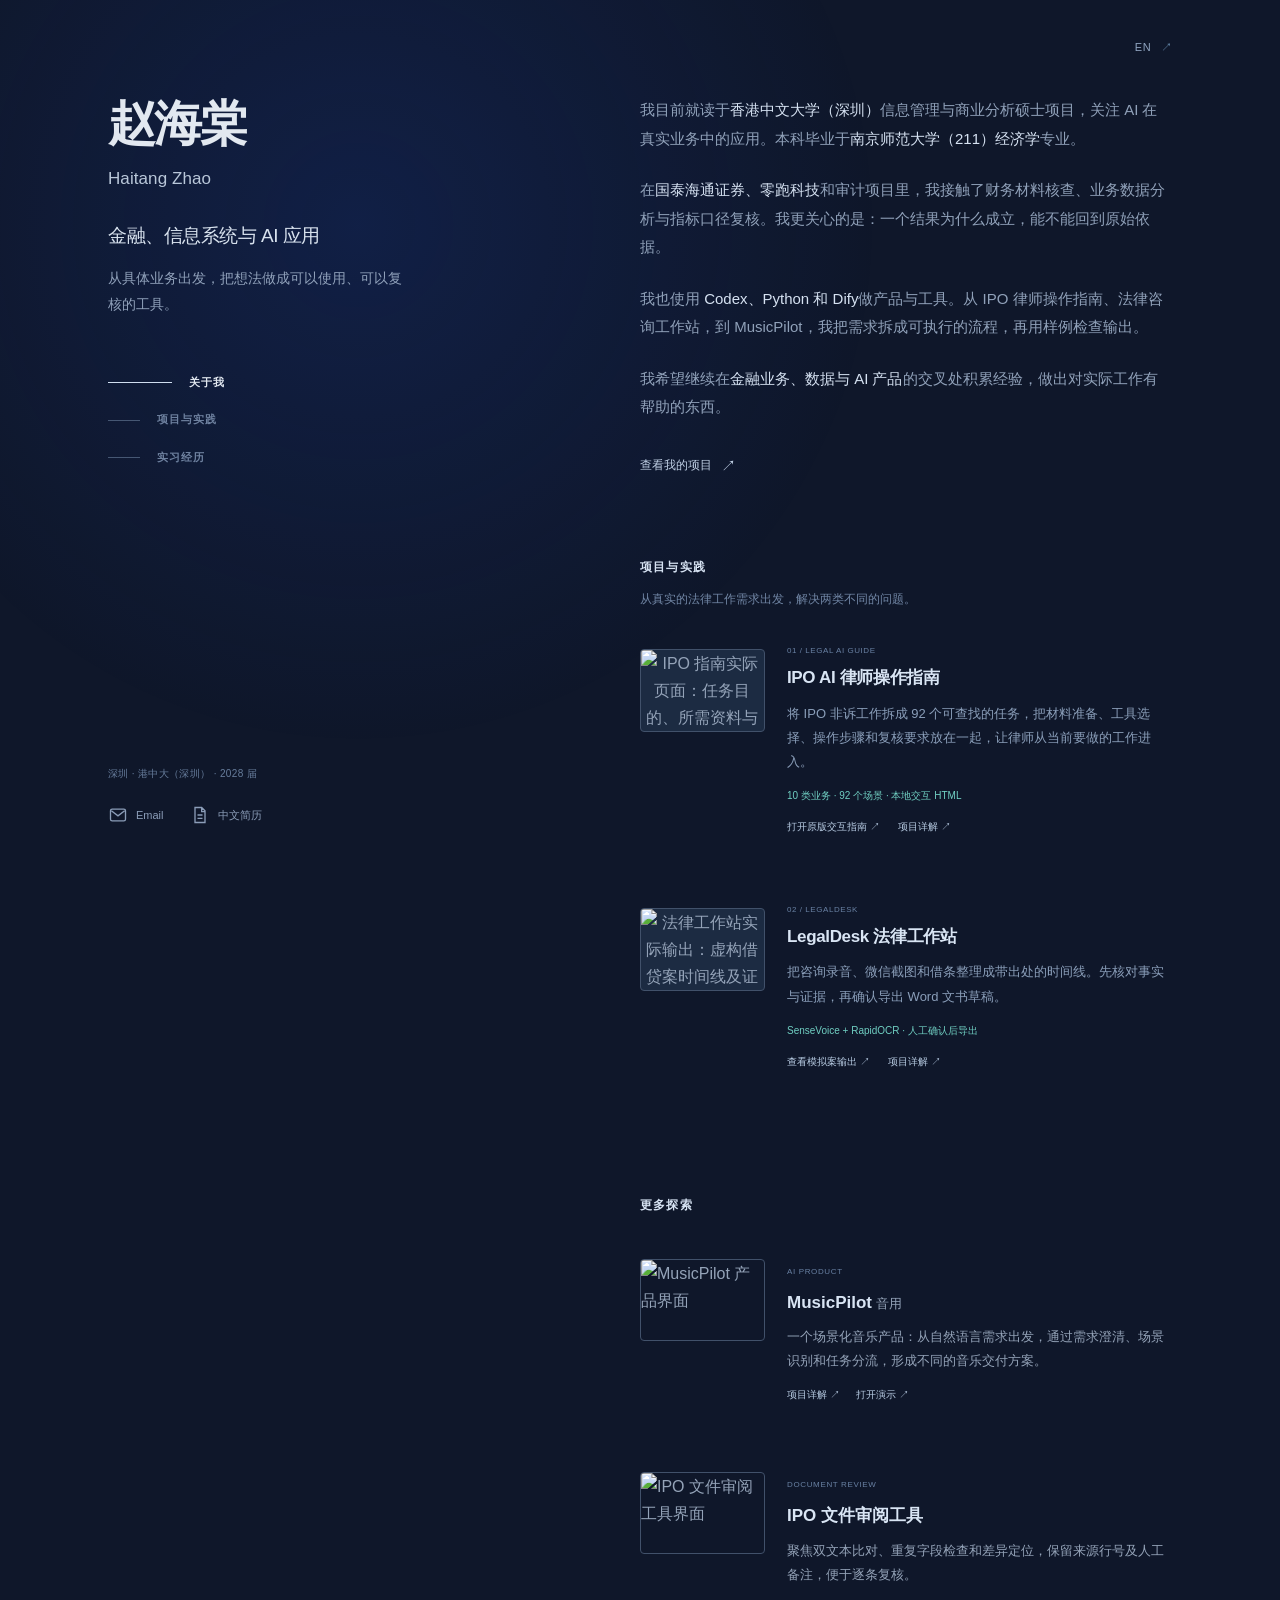
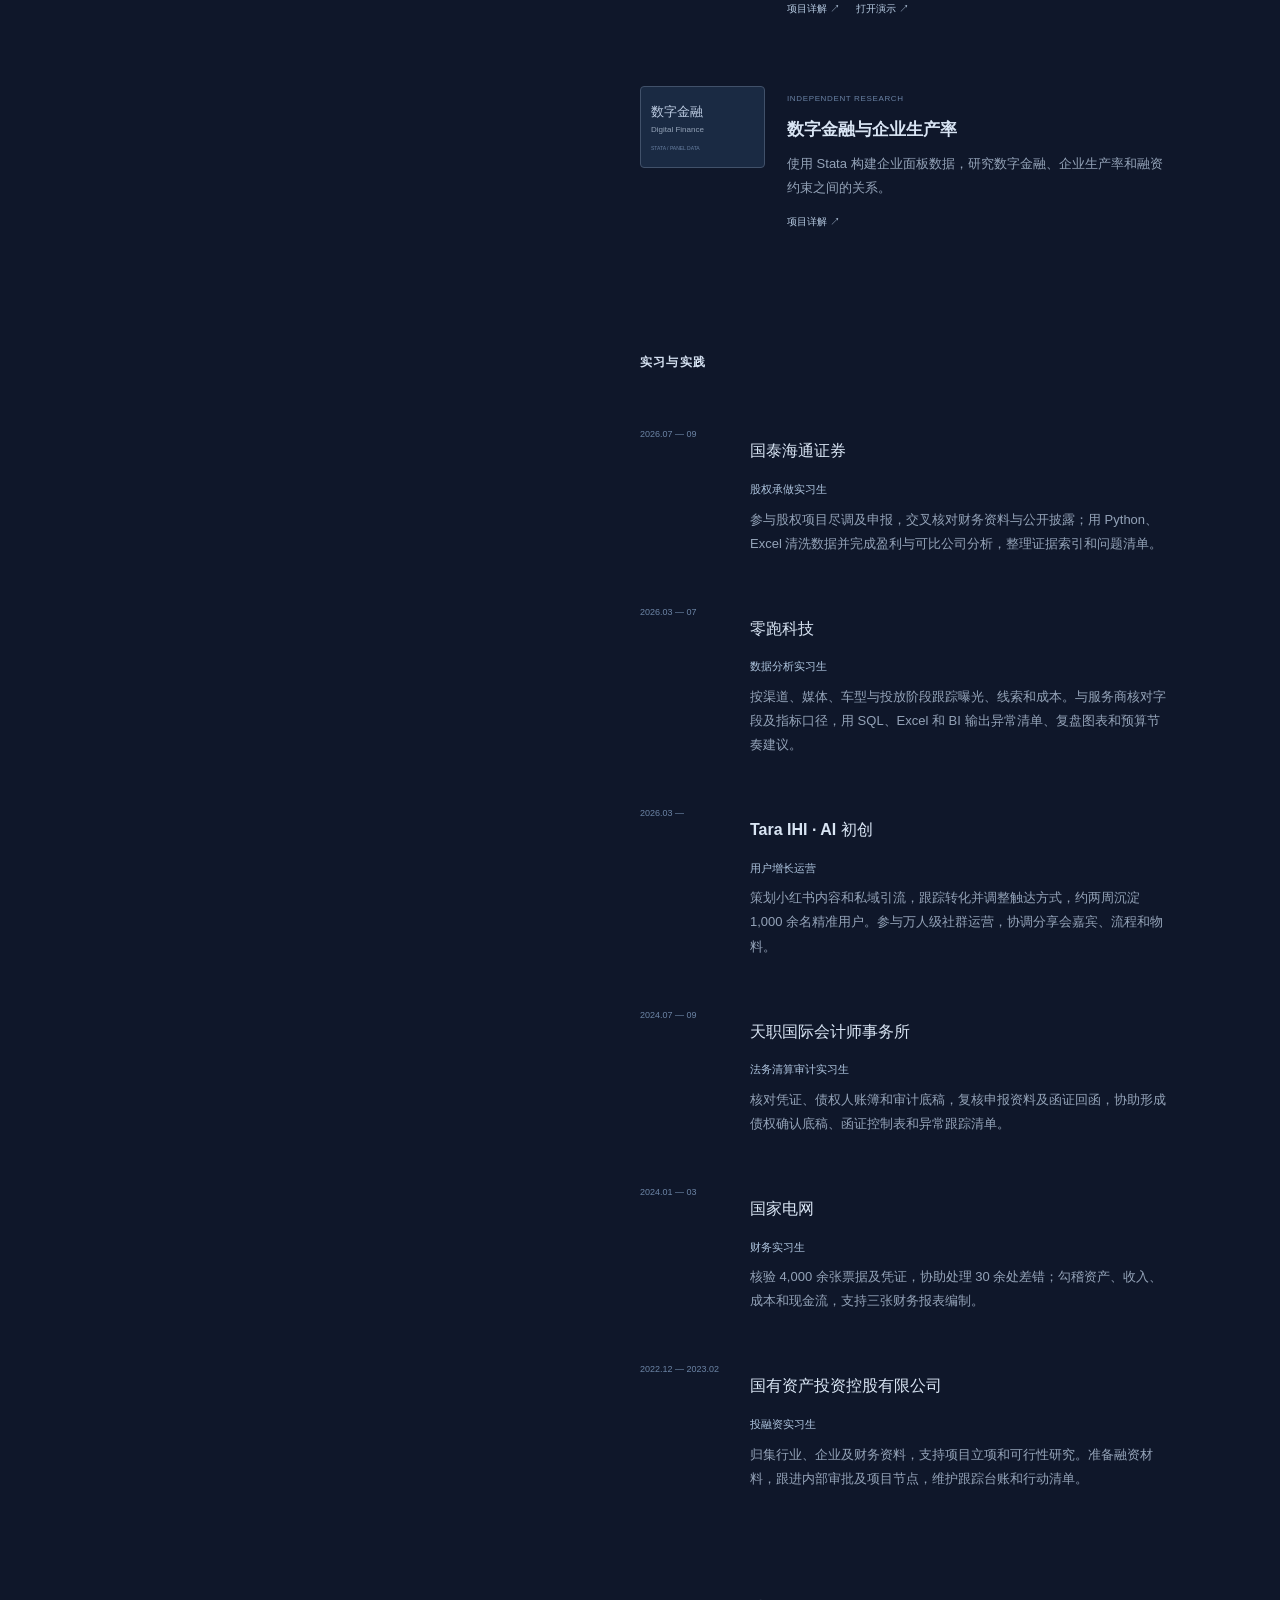
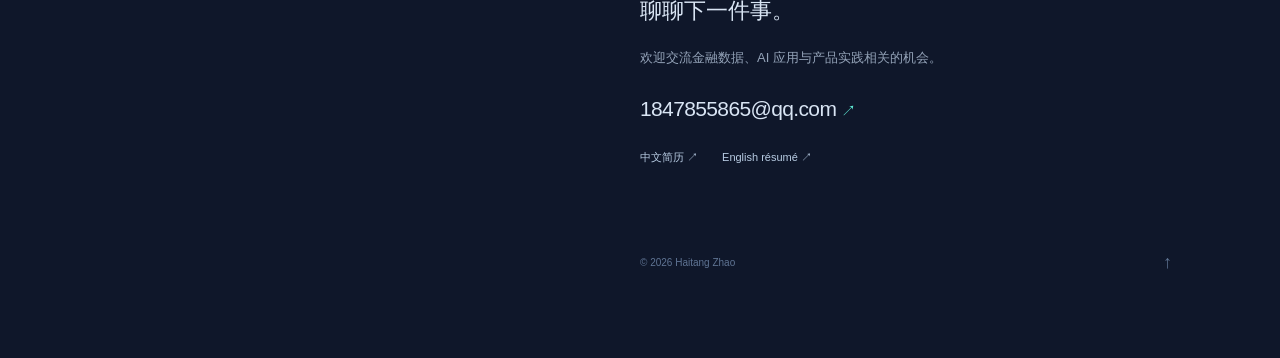
==== index.html @ 463371cc "Publish approved bilingual dark portfolio" ====
<!doctype html><html lang="zh-CN"><head><meta charset="utf-8"><meta name="viewport" content="width=device-width,initial-scale=1"><meta name="theme-color" content="#0f172a"><meta name="description" content="赵海棠：金融、信息系统与 AI 应用。项目与实践、实习经历和联系方式。"><title>赵海棠 Haitang Zhao — Finance × Systems × AI</title><link rel="stylesheet" href="style.css"></head><body><a class="skip" href="#about">跳至正文 / Skip to content</a><div class="spotlight" aria-hidden="true"></div><main class="first-screen" id="top"><header class="profile profile-rail"><div class="profile-top"><h1 data-i="fsname">赵海棠</h1><p class="english-name">Haitang Zhao</p><h2 data-i="fsrole">金融、信息系统与 AI 应用</h2><p class="lead" data-i="fslead">从具体业务出发，把想法做成可以使用、可以复核的工具。</p>
<nav aria-label="Page sections"><a class="active" href="#about"><span></span><b data-i="fsnavAbout">关于我</b></a><a href="#work"><span></span><b data-i="fsnavWork">项目与实践</b></a><a href="#experience"><span></span><b data-i="fsnavExp">实习经历</b></a></nav></div>
<div class="profile-bottom"><p class="location" data-i="fsschool">深圳 · 港中大（深圳） · 2028 届</p><div class="contact-links"><a href="mailto:1847855865@qq.com" aria-label="Email Haitang Zhao"><svg viewBox="0 0 24 24" fill="none" stroke="currentColor" stroke-width="1.6" aria-hidden="true"><rect x="3" y="5" width="18" height="14" rx="2"/><path d="m4 7 8 6 8-6"/></svg><span>Email</span></a><a id="resume" href="assets/resume-cn.pdf" target="_blank" rel="noopener"><svg viewBox="0 0 24 24" fill="none" stroke="currentColor" stroke-width="1.6" aria-hidden="true"><path d="M6 3h8l4 4v14H6zM14 3v5h4M9 12h6M9 16h6"/></svg><span data-i="fsresume">中文简历</span></a></div></div></header><div class="intro reading-column"><div class="language-row"><button id="language" aria-label="Switch to English">EN <span>↗</span></button></div><section class="intro-copy" id="about"><p data-i="fsp1">我目前就读于<strong>香港中文大学（深圳）</strong>信息管理与商业分析硕士项目，关注 AI 在真实业务中的应用。本科毕业于<strong>南京师范大学（211）经济学</strong>专业。</p><p data-i="fsp2">在<strong>国泰海通证券、零跑科技</strong>和审计项目里，我接触了财务材料核查、业务数据分析与指标口径复核。我更关心的是：一个结果为什么成立，能不能回到原始依据。</p><p data-i="fsp3">我也使用 <strong>Codex、Python 和 Dify</strong>做产品与工具。从 IPO 律师操作指南、法律咨询工作站，到 MusicPilot，我把需求拆成可执行的流程，再用样例检查输出。</p><p data-i="fsp4">我希望继续在<strong>金融业务、数据与 AI 产品</strong>的交叉处积累经验，做出对实际工作有帮助的东西。</p><a class="work-link" href="#work"><span data-i="fsworkLink">查看我的项目</span><b>↗</b></a></section><section class="wrap work-section" id="work"><div class="section-heading"><h2 data-i="workHeading">项目与实践</h2><p data-i="workIntro">从真实的法律工作需求出发，解决两类不同的问题。</p></div>
<article class="feature" id="guide"><div class="feature-copy"><span class="project-index">01 / LEGAL AI GUIDE</span><h3 data-i="guideTitle">IPO AI 律师操作指南</h3><p data-i="guideSummary">将 IPO 非诉工作拆成 92 个可查找的任务，把材料准备、工具选择、操作步骤和复核要求放在一起，让律师从当前要做的工作进入。</p><p class="project-note" data-i="guideNote">10 类业务 · 92 个场景 · 本地交互 HTML</p><div class="project-links"><a href="assets/ipo-ai-lawyer-guide.html" target="_blank" rel="noopener" data-i="guideOpen">打开原版交互指南 ↗</a><button class="text-link" data-case="guide"><span data-i="readCase">项目详解</span> ↗</button></div></div><button class="feature-media guide-media" data-case="guide" aria-label="Read guide project"><div class="browser-chrome"><i></i><i></i><i></i><span>IPO AI LAWYER GUIDE</span></div><img src="assets/guide-screen.png" alt="IPO 指南实际页面：任务目的、所需资料与推荐工具" width="930" height="370"><span class="screen-caption" data-i="guideScreenCaption">实际指南界面 · 中文原版</span><span class="media-arrow">↗</span></button></article>
<article class="feature" id="desk"><div class="feature-copy"><span class="project-index">02 / LEGALDESK</span><h3 data-i="deskTitle">LegalDesk 法律工作站</h3><p data-i="deskSummary">把咨询录音、微信截图和借条整理成带出处的时间线。先核对事实与证据，再确认导出 Word 文书草稿。</p><p class="project-note" data-i="deskNote">SenseVoice + RapidOCR · 人工确认后导出</p><div class="project-links"><a href="assets/desk-demo/index.html" target="_blank" rel="noopener" data-i="deskDemo">查看模拟案输出 ↗</a><button class="text-link" data-case="desk"><span data-i="readCase">项目详解</span> ↗</button></div></div><button class="feature-media desk-media" data-case="desk" aria-label="Read desk project"><div class="browser-chrome"><i></i><i></i><i></i><span>LEGALDESK / EVIDENCE TIMELINE</span></div><img src="assets/desk-screen.png" alt="法律工作站实际输出：虚构借贷案时间线及证据原文位置" width="1050" height="650" loading="lazy"><span class="screen-caption" data-i="deskScreenCaption">实际输出 · 虚构民间借贷案</span><span class="media-arrow">↗</span></button></article></section><section class="wrap more-section" id="more"><h2 data-i="moreHeading">更多探索</h2><div class="more-list">
<article class="small-project" id="music"><button class="small-preview" data-case="music" aria-label="Read music project"><img src="assets/music.png" alt="MusicPilot 产品界面" loading="lazy"></button><div><span class="small-category">AI PRODUCT</span><h3>MusicPilot<span data-i="musicChinese"> 音用</span></h3><p data-i="musicCompact">一个场景化音乐产品：从自然语言需求出发，通过需求澄清、场景识别和任务分流，形成不同的音乐交付方案。</p><div class="small-links"><button data-case="music"><span data-i="readCase">项目详解</span> ↗</button><a href="https://dazzling-zabaione-7c2846.netlify.app/" target="_blank" rel="noopener" data-i="openDemo">打开演示 ↗</a></div></div></article>
<article class="small-project" id="legal"><button class="small-preview" data-case="legal" aria-label="Read legal project"><img src="assets/legal.png" alt="IPO 文件审阅工具界面" loading="lazy"></button><div><span class="small-category">DOCUMENT REVIEW</span><h3 data-i="legalTitle">IPO 文件审阅工具</h3><p data-i="legalCompact">聚焦双文本比对、重复字段检查和差异定位，保留来源行号及人工备注，便于逐条复核。</p><div class="small-links"><button data-case="legal"><span data-i="readCase">项目详解</span> ↗</button><a href="https://calm-bombolone-4adf51.netlify.app/" target="_blank" rel="noopener" data-i="openDemo">打开演示 ↗</a></div></div></article>
<article class="small-project" id="research"><button class="small-preview research-cover" data-case="research" aria-label="Read research project"><span>数字金融</span><b>Digital Finance</b><small>STATA / PANEL DATA</small></button><div><span class="small-category">INDEPENDENT RESEARCH</span><h3 data-i="researchTitle">数字金融与企业生产率</h3><p data-i="researchCompact">使用 Stata 构建企业面板数据，研究数字金融、企业生产率和融资约束之间的关系。</p><div class="small-links"><button data-case="research"><span data-i="readCase">项目详解</span> ↗</button></div></div></article></div></section><section class="wrap experience-section" id="experience"><div class="section-heading"><h2 data-i="expHeading">实习与实践</h2></div><div id="experience-list"></div></section><section class="wrap contact-section" id="contact"><h2 data-i="contactHeading">聊聊下一件事。</h2><p data-i="contactText">欢迎交流金融数据、AI 应用与产品实践相关的机会。</p><a class="contact-email" href="mailto:1847855865@qq.com">1847855865@qq.com <span>↗</span></a><div class="resume-links"><a href="assets/resume-cn.pdf" target="_blank" rel="noopener">中文简历 ↗</a><a href="assets/resume-en.pdf" target="_blank" rel="noopener">English résumé ↗</a></div></section><footer><span>© 2026 Haitang Zhao</span><a href="#top">↑</a></footer></div></main><dialog id="case-dialog" aria-labelledby="case-title"><div class="dialog-toolbar"><span>PROJECT NOTES</span><button id="close-dialog" aria-label="Close project details">✕</button></div><div id="case-content"></div></dialog><script src="app.js"></script></body></html>
---- style.css ----
:root{color-scheme:dark;--bg:#0f172a;--text:#94a3b8;--strong:#e2e8f0;--accent:#5eead4;--font:Inter,"Segoe UI","PingFang SC","Microsoft YaHei",sans-serif}*{box-sizing:border-box}html{scroll-behavior:smooth}body{margin:0;background:var(--bg);color:var(--text);font:16px/1.7 var(--font);-webkit-font-smoothing:antialiased}h1,h2,p{margin:0}a{color:inherit;text-decoration:none}button{font:inherit;color:inherit;cursor:pointer;background:none;border:0;padding:0}a,button{-webkit-tap-highlight-color:transparent}a:focus-visible,button:focus-visible{outline:2px solid var(--accent);outline-offset:7px}::selection{background:#5eead440;color:var(--strong)}.skip{position:fixed;left:20px;top:-70px;padding:8px 15px;background:var(--accent);color:var(--bg);z-index:10}.skip:focus{top:12px}.spotlight{--mouse-x:28vw;--mouse-y:25vh;position:fixed;inset:0;z-index:0;pointer-events:none;background:radial-gradient(650px circle at var(--mouse-x) var(--mouse-y),rgba(29,78,216,.16),transparent 80%)}.first-screen{max-width:1160px;min-height:100dvh;margin:0 auto;padding:0 48px;display:grid;grid-template-columns:43% 50%;gap:7%;position:relative;z-index:1}.profile{position:sticky;top:0;height:100dvh;padding:96px 0 75px;display:flex;flex-direction:column;justify-content:space-between;min-height:680px}h1{font-size:48px;line-height:1.15;letter-spacing:-.045em;font-weight:700;color:var(--strong)}.english-name{font-size:17px;letter-spacing:.005em;color:#b9c7d9;margin-top:14px}.profile h2{font-size:19px;font-weight:500;line-height:1.6;color:#d8e2ee;margin-top:27px;letter-spacing:-.025em}.lead{max-width:300px;font-size:14px;line-height:1.8;margin-top:15px;color:#90a1ba}.profile nav{display:flex;flex-direction:column;gap:20px;margin-top:57px}.profile nav a{display:flex;align-items:center;gap:17px;width:max-content;max-width:100%;font-size:11px;letter-spacing:.08em;line-height:1.6;color:#6e819f}.profile nav b{font-weight:650}.profile nav a>span{height:1px;width:32px;background:#465773;transition:width .2s,background .2s}.profile nav a:hover,.profile nav a.active{color:var(--strong)}.profile nav a:hover>span,.profile nav a.active>span{background:#d0def0;width:64px}.location{font-size:10px;letter-spacing:.035em;color:#687e9d;margin-bottom:23px}.contact-links{display:flex;align-items:center;gap:26px}.contact-links>a{display:flex;gap:8px;align-items:center;font-size:11px;color:#8b9db8;transition:color .2s}.contact-links svg{height:20px;width:20px}.contact-links>a:hover{color:var(--strong)}.intro{padding:96px 0 80px;position:relative;min-width:0}.language-row{position:absolute;top:32px;right:0}#language{font-size:11px;letter-spacing:.04em;color:#90a5c1}#language span{color:#6d92b6;margin-left:6px}#language:hover{color:var(--strong)}.intro-copy p{font-size:15px;line-height:1.9;margin-bottom:23px;color:#90a1b9}.intro-copy strong{color:#d6e2f2;font-weight:500}.work-link{display:inline-flex;align-items:center;gap:9px;margin-top:8px;color:#bfcfe4;font-size:12px;font-weight:500}.work-link b{font-size:15px;font-weight:400;transition:transform .2s}.work-link:hover{color:var(--accent)}.work-link:hover b{transform:translate(3px,-3px)}
@media(min-width:1450px){.first-screen{max-width:1250px;padding:0 60px;grid-template-columns:44% 49%;gap:7%}.profile,.intro{padding-top:105px}h1{font-size:52px}.intro-copy p{font-size:16px}}
@media(max-width:1000px){.first-screen{padding:0 36px;grid-template-columns:42% 52%;gap:6%}.profile,.intro{padding-top:78px}.profile{padding-bottom:55px;min-height:650px}h1{font-size:40px}.profile h2{font-size:17px}.lead{font-size:13px;max-width:250px}.intro-copy p{font-size:14px;line-height:1.9}.profile nav{margin-top:45px}.contact-links{gap:19px}.contact-links a{font-size:10px}.contact-links svg{width:17px;height:17px}.location{font-size:9px}}
@media(max-width:640px){.first-screen{display:block;padding:0 27px;min-height:100dvh}.profile{position:relative;height:auto;min-height:0;padding:65px 0 38px}.profile h1{font-size:43px}.english-name{font-size:16px;margin-top:12px}.profile h2{font-size:18px;margin-top:22px}.lead{font-size:14px;max-width:340px;line-height:1.85;margin-top:13px}.profile nav{display:none}.profile-bottom{margin-top:29px}.location{font-size:9px;margin-bottom:18px}.contact-links{gap:25px}.contact-links a{font-size:11px}.contact-links svg{width:19px;height:19px}.intro{padding:9px 0 50px}.intro-copy p{font-size:14px;line-height:1.95;margin-bottom:21px}.language-row{position:fixed;right:27px;top:26px;z-index:3}#language{padding:7px 9px;background:#0f172adb;border-radius:4px}.spotlight{background:radial-gradient(500px circle at var(--mouse-x) var(--mouse-y),rgba(29,78,216,.14),transparent 80%)}}
@media(prefers-reduced-motion:reduce){html{scroll-behavior:auto}*{transition:none!important}}

.reading-column{min-width:0}.intro-copy{scroll-margin-top:90px;padding-bottom:80px}.reading-column>.wrap{width:auto;max-width:none;margin:0;padding-bottom:80px;scroll-margin-top:55px}.section-heading{margin-bottom:28px}.section-heading h2,.more-section>h2{font-size:12px;font-weight:650;letter-spacing:.1em;text-transform:uppercase;color:#d6e2f2;line-height:1.6;margin-bottom:12px}.section-heading>p{font-size:12px;line-height:1.8;color:#7186a5}.feature{display:grid;grid-template-columns:125px minmax(0,1fr);gap:22px;position:relative;isolation:isolate;padding:22px 0;margin:0 0 24px}.feature:first-of-type{padding-top:5px}.feature:before,.small-project:before,.experience-entry:before{content:"";position:absolute;inset:5px -15px;border-radius:6px;background:transparent;border:1px solid transparent;z-index:-1;transition:background .2s,border-color .2s}.feature:hover:before,.small-project:hover:before,.experience-entry:hover:before{background:#1e293b66;border-color:#33415544}.feature-copy{min-width:0;order:2}.feature-media{order:1;align-self:start;width:125px;height:83px;border:1px solid #41516a;border-radius:4px;overflow:hidden;display:block;margin-top:5px;padding:0;background:#1c2b42}.feature-media img{display:block;width:100%;height:100%;object-fit:cover;object-position:top}.browser-chrome,.screen-caption,.media-arrow{display:none}.project-index{font-size:8px;letter-spacing:.07em;color:#6981a3;display:block;margin-bottom:7px}.feature h3{font-size:17px;font-weight:600;line-height:1.6;letter-spacing:-.02em;color:#d9e5f4;margin:0 0 10px}.feature-copy>p{font-size:13px;line-height:1.85;color:#8a9eb9}.feature-copy .project-note{font-size:10px;color:#70cfc2;margin-top:13px;line-height:1.7}.project-links{display:flex;flex-wrap:wrap;gap:9px 18px;margin-top:14px;font-size:10px;color:#b8cce3}.project-links button{font-size:10px}.project-links a:hover,.project-links button:hover{color:#5eead4}.more-section>h2{margin-bottom:18px}.small-project{display:grid;grid-template-columns:125px minmax(0,1fr);gap:22px;padding:22px 0;margin-bottom:21px;position:relative;isolation:isolate}.small-preview{width:125px;height:82px;border:1px solid #41516a;border-radius:4px;overflow:hidden;display:block;text-align:left;margin-top:4px}.small-preview img{display:block;width:100%;height:100%;object-fit:cover;object-position:top}.small-category{font-size:8px;letter-spacing:.08em;color:#6981a3}.small-project h3{font-size:17px;font-weight:600;color:#d9e5f4;line-height:1.6;margin:7px 0 9px}.small-project h3>span{font-size:13px;font-weight:400;color:#94a3b8}.small-project p{font-size:13px;line-height:1.85}.small-links{display:flex;flex-wrap:wrap;gap:16px;font-size:10px;color:#b8cce3;margin-top:13px}.small-links button{font-size:10px}.small-links a:hover,.small-links button:hover{color:#5eead4}.research-cover{background:#1a2a43;padding:12px 10px}.research-cover>span{font-size:13px;color:#bdcce2;display:block}.research-cover b{font-size:8px;display:block;font-weight:400;line-height:1.5}.research-cover small{font-size:5px;display:block;margin-top:8px;color:#6981a3}.experience-entry{display:grid;grid-template-columns:90px minmax(0,1fr);gap:20px;padding:22px 0;position:relative;isolation:isolate}.experience-entry time{font-size:9px;color:#6c84a5;line-height:1.8;padding-top:4px}.experience-entry h3{font-size:16px;font-weight:550;line-height:1.6;color:#d9e5f4}.experience-entry .role{font-size:11px;color:#afc5df;margin:5px 0 9px}.experience-entry p:last-of-type{font-size:13px;line-height:1.85}.contact-section>h2{font-size:22px;font-weight:550;color:#d9e5f4;margin-bottom:18px;line-height:1.6}.contact-section>p{font-size:13px;line-height:1.9}.contact-email{font-size:21px;color:#d9e5f4;letter-spacing:-.03em;margin-top:20px;display:inline-block;overflow-wrap:anywhere}.contact-email span{font-size:15px;color:#5eead4}.resume-links{display:flex;flex-wrap:wrap;gap:24px;font-size:11px;margin-top:22px;color:#b8cce3}.resume-links a:hover{color:#5eead4}.reading-column footer{font-size:10px;color:#5f7493;display:flex;justify-content:space-between;align-items:center}.reading-column footer a{font-size:18px}dialog{background:#121e34;color:#e2e8f0;border:1px solid #32445f;border-radius:10px;width:calc(100% - 36px);max-width:760px;max-height:86dvh;padding:0;box-shadow:0 35px 100px #0008}dialog::backdrop{background:#060d1bd9;backdrop-filter:blur(6px)}.dialog-toolbar{position:sticky;top:0;background:#121e34;border-bottom:1px solid #24334c;display:flex;justify-content:space-between;align-items:center;padding:13px 25px;z-index:1;font-size:10px;letter-spacing:.12em;color:#8ba0bd}#close-dialog{font-size:19px;padding:3px 6px;color:#e2e8f0}#case-content{padding:25px 33px 35px}#case-content .eyebrow{font-size:10px;letter-spacing:.08em;color:#80a7ba}#case-content h2{font-size:27px;line-height:1.5;font-weight:600;letter-spacing:-.035em;margin:9px 0 20px;color:#e2e8f0}#case-content .case-intro{color:#c0cce0;font-size:14px;line-height:1.95;margin-bottom:26px}#case-content h3{font-size:14px;color:#5eead4;font-weight:500;margin:24px 0 8px}#case-content ul{padding-left:19px;margin:8px 0}#case-content li,#case-content p{font-size:13px;line-height:1.95;color:#94a3b8}#case-content li+li{margin-top:8px}#case-content .case-source{border-top:1px solid #24334c;margin-top:26px;padding-top:17px;font-size:11px}
@media(max-width:1000px){.feature,.small-project{grid-template-columns:98px minmax(0,1fr);gap:17px}.feature-media,.small-preview{width:98px;height:70px}.feature h3,.small-project h3{font-size:16px}.feature-copy>p,.small-project p,.experience-entry p:last-of-type{font-size:12px}.experience-entry{grid-template-columns:1fr;gap:7px}.experience-entry time{padding:0}.project-index{font-size:7px}}
@media(max-width:640px){.intro-copy{padding-bottom:60px}.reading-column>.wrap{padding-bottom:55px;scroll-margin-top:30px}.feature,.small-project{grid-template-columns:110px minmax(0,1fr);gap:18px}.feature-media,.small-preview{width:110px;height:76px}.intro-copy p{font-size:14px}.experience-entry{grid-template-columns:90px minmax(0,1fr);gap:17px}#case-content{padding:22px}#case-content h2{font-size:24px}}
@media(max-width:430px){.feature,.small-project{display:flex;flex-direction:column;gap:16px}.feature-copy{order:2}.feature-media{order:1;width:145px;height:90px}.small-preview{width:145px;height:90px}.experience-entry{grid-template-columns:1fr;gap:7px}.contact-email{font-size:19px}}
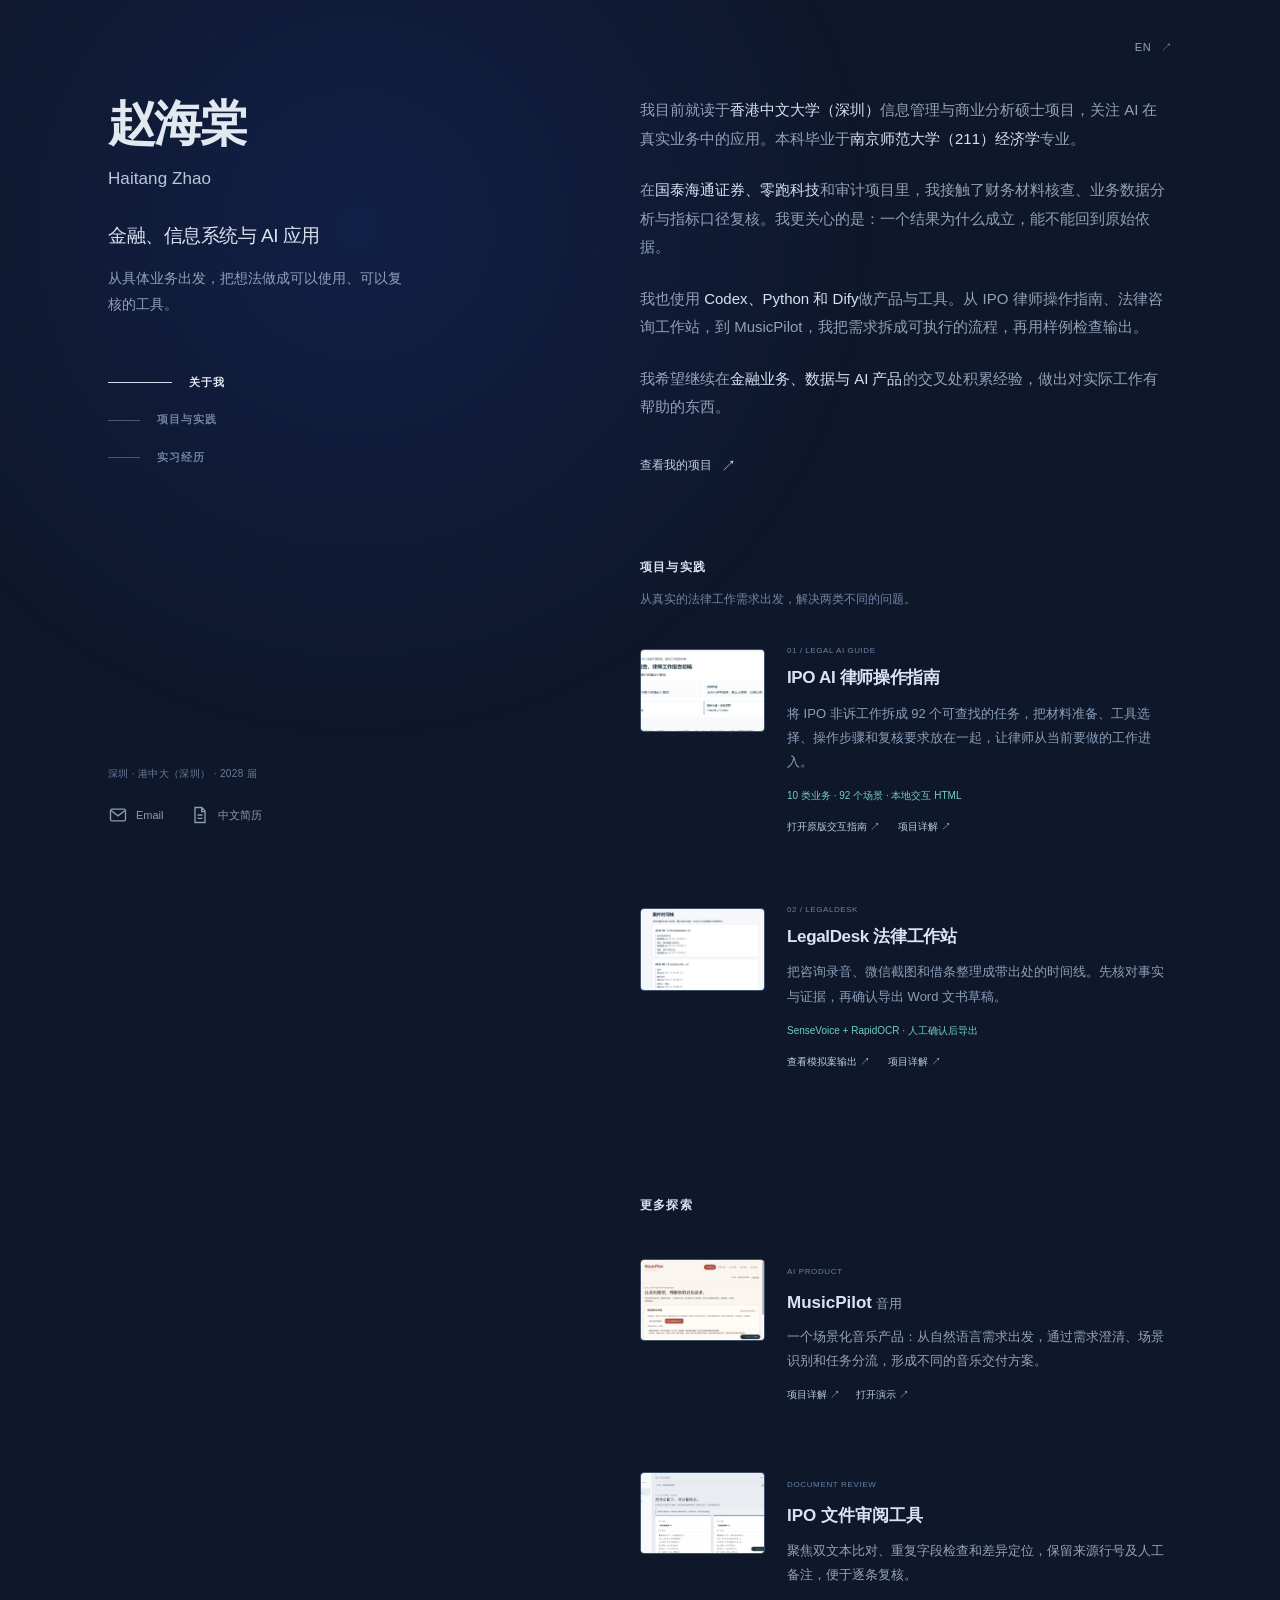
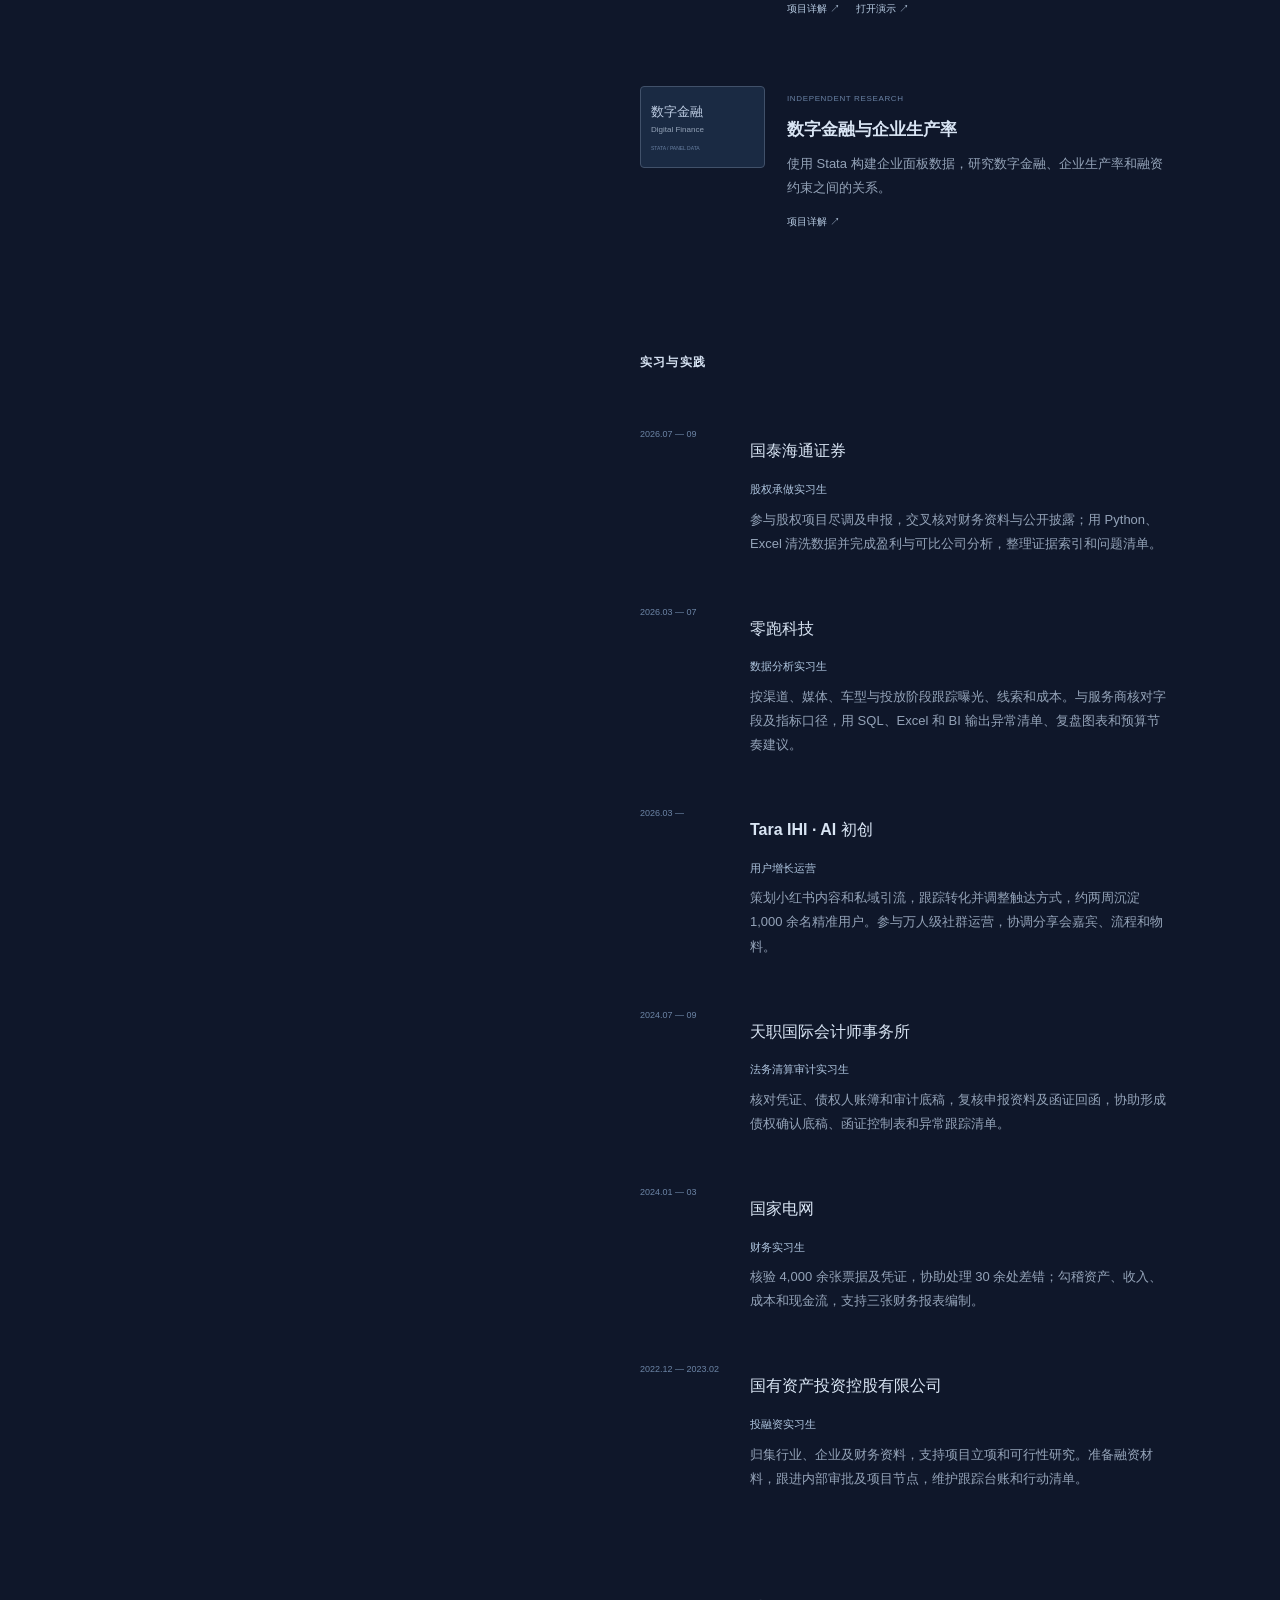
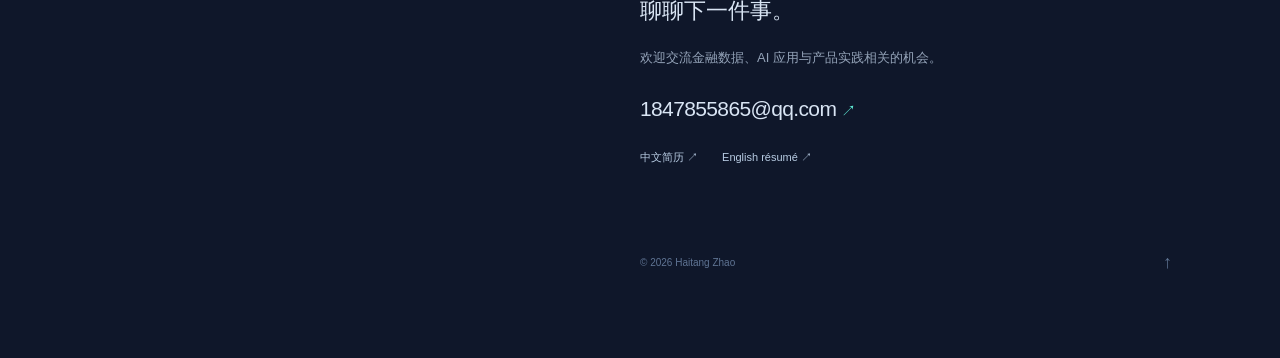
==== commit e7de00eb: "Add complete project demos and bilingual resume PDFs" ====
--- a/index.html
+++ b/index.html
@@ -1,8 +1,8 @@
 <!doctype html><html lang="zh-CN"><head><meta charset="utf-8"><meta name="viewport" content="width=device-width,initial-scale=1"><meta name="theme-color" content="#0f172a"><meta name="description" content="赵海棠：金融、信息系统与 AI 应用。项目与实践、实习经历和联系方式。"><title>赵海棠 Haitang Zhao — Finance × Systems × AI</title><link rel="stylesheet" href="style.css"></head><body><a class="skip" href="#about">跳至正文 / Skip to content</a><div class="spotlight" aria-hidden="true"></div><main class="first-screen" id="top"><header class="profile profile-rail"><div class="profile-top"><h1 data-i="fsname">赵海棠</h1><p class="english-name">Haitang Zhao</p><h2 data-i="fsrole">金融、信息系统与 AI 应用</h2><p class="lead" data-i="fslead">从具体业务出发，把想法做成可以使用、可以复核的工具。</p>
 <nav aria-label="Page sections"><a class="active" href="#about"><span></span><b data-i="fsnavAbout">关于我</b></a><a href="#work"><span></span><b data-i="fsnavWork">项目与实践</b></a><a href="#experience"><span></span><b data-i="fsnavExp">实习经历</b></a></nav></div>
-<div class="profile-bottom"><p class="location" data-i="fsschool">深圳 · 港中大（深圳） · 2028 届</p><div class="contact-links"><a href="mailto:1847855865@qq.com" aria-label="Email Haitang Zhao"><svg viewBox="0 0 24 24" fill="none" stroke="currentColor" stroke-width="1.6" aria-hidden="true"><rect x="3" y="5" width="18" height="14" rx="2"/><path d="m4 7 8 6 8-6"/></svg><span>Email</span></a><a id="resume" href="assets/resume-cn.pdf" target="_blank" rel="noopener"><svg viewBox="0 0 24 24" fill="none" stroke="currentColor" stroke-width="1.6" aria-hidden="true"><path d="M6 3h8l4 4v14H6zM14 3v5h4M9 12h6M9 16h6"/></svg><span data-i="fsresume">中文简历</span></a></div></div></header><div class="intro reading-column"><div class="language-row"><button id="language" aria-label="Switch to English">EN <span>↗</span></button></div><section class="intro-copy" id="about"><p data-i="fsp1">我目前就读于<strong>香港中文大学（深圳）</strong>信息管理与商业分析硕士项目，关注 AI 在真实业务中的应用。本科毕业于<strong>南京师范大学（211）经济学</strong>专业。</p><p data-i="fsp2">在<strong>国泰海通证券、零跑科技</strong>和审计项目里，我接触了财务材料核查、业务数据分析与指标口径复核。我更关心的是：一个结果为什么成立，能不能回到原始依据。</p><p data-i="fsp3">我也使用 <strong>Codex、Python 和 Dify</strong>做产品与工具。从 IPO 律师操作指南、法律咨询工作站，到 MusicPilot，我把需求拆成可执行的流程，再用样例检查输出。</p><p data-i="fsp4">我希望继续在<strong>金融业务、数据与 AI 产品</strong>的交叉处积累经验，做出对实际工作有帮助的东西。</p><a class="work-link" href="#work"><span data-i="fsworkLink">查看我的项目</span><b>↗</b></a></section><section class="wrap work-section" id="work"><div class="section-heading"><h2 data-i="workHeading">项目与实践</h2><p data-i="workIntro">从真实的法律工作需求出发，解决两类不同的问题。</p></div>
-<article class="feature" id="guide"><div class="feature-copy"><span class="project-index">01 / LEGAL AI GUIDE</span><h3 data-i="guideTitle">IPO AI 律师操作指南</h3><p data-i="guideSummary">将 IPO 非诉工作拆成 92 个可查找的任务，把材料准备、工具选择、操作步骤和复核要求放在一起，让律师从当前要做的工作进入。</p><p class="project-note" data-i="guideNote">10 类业务 · 92 个场景 · 本地交互 HTML</p><div class="project-links"><a href="assets/ipo-ai-lawyer-guide.html" target="_blank" rel="noopener" data-i="guideOpen">打开原版交互指南 ↗</a><button class="text-link" data-case="guide"><span data-i="readCase">项目详解</span> ↗</button></div></div><button class="feature-media guide-media" data-case="guide" aria-label="Read guide project"><div class="browser-chrome"><i></i><i></i><i></i><span>IPO AI LAWYER GUIDE</span></div><img src="assets/guide-screen.png" alt="IPO 指南实际页面：任务目的、所需资料与推荐工具" width="930" height="370"><span class="screen-caption" data-i="guideScreenCaption">实际指南界面 · 中文原版</span><span class="media-arrow">↗</span></button></article>
-<article class="feature" id="desk"><div class="feature-copy"><span class="project-index">02 / LEGALDESK</span><h3 data-i="deskTitle">LegalDesk 法律工作站</h3><p data-i="deskSummary">把咨询录音、微信截图和借条整理成带出处的时间线。先核对事实与证据，再确认导出 Word 文书草稿。</p><p class="project-note" data-i="deskNote">SenseVoice + RapidOCR · 人工确认后导出</p><div class="project-links"><a href="assets/desk-demo/index.html" target="_blank" rel="noopener" data-i="deskDemo">查看模拟案输出 ↗</a><button class="text-link" data-case="desk"><span data-i="readCase">项目详解</span> ↗</button></div></div><button class="feature-media desk-media" data-case="desk" aria-label="Read desk project"><div class="browser-chrome"><i></i><i></i><i></i><span>LEGALDESK / EVIDENCE TIMELINE</span></div><img src="assets/desk-screen.png" alt="法律工作站实际输出：虚构借贷案时间线及证据原文位置" width="1050" height="650" loading="lazy"><span class="screen-caption" data-i="deskScreenCaption">实际输出 · 虚构民间借贷案</span><span class="media-arrow">↗</span></button></article></section><section class="wrap more-section" id="more"><h2 data-i="moreHeading">更多探索</h2><div class="more-list">
-<article class="small-project" id="music"><button class="small-preview" data-case="music" aria-label="Read music project"><img src="assets/music.png" alt="MusicPilot 产品界面" loading="lazy"></button><div><span class="small-category">AI PRODUCT</span><h3>MusicPilot<span data-i="musicChinese"> 音用</span></h3><p data-i="musicCompact">一个场景化音乐产品：从自然语言需求出发，通过需求澄清、场景识别和任务分流，形成不同的音乐交付方案。</p><div class="small-links"><button data-case="music"><span data-i="readCase">项目详解</span> ↗</button><a href="https://dazzling-zabaione-7c2846.netlify.app/" target="_blank" rel="noopener" data-i="openDemo">打开演示 ↗</a></div></div></article>
-<article class="small-project" id="legal"><button class="small-preview" data-case="legal" aria-label="Read legal project"><img src="assets/legal.png" alt="IPO 文件审阅工具界面" loading="lazy"></button><div><span class="small-category">DOCUMENT REVIEW</span><h3 data-i="legalTitle">IPO 文件审阅工具</h3><p data-i="legalCompact">聚焦双文本比对、重复字段检查和差异定位，保留来源行号及人工备注，便于逐条复核。</p><div class="small-links"><button data-case="legal"><span data-i="readCase">项目详解</span> ↗</button><a href="https://calm-bombolone-4adf51.netlify.app/" target="_blank" rel="noopener" data-i="openDemo">打开演示 ↗</a></div></div></article>
-<article class="small-project" id="research"><button class="small-preview research-cover" data-case="research" aria-label="Read research project"><span>数字金融</span><b>Digital Finance</b><small>STATA / PANEL DATA</small></button><div><span class="small-category">INDEPENDENT RESEARCH</span><h3 data-i="researchTitle">数字金融与企业生产率</h3><p data-i="researchCompact">使用 Stata 构建企业面板数据，研究数字金融、企业生产率和融资约束之间的关系。</p><div class="small-links"><button data-case="research"><span data-i="readCase">项目详解</span> ↗</button></div></div></article></div></section><section class="wrap experience-section" id="experience"><div class="section-heading"><h2 data-i="expHeading">实习与实践</h2></div><div id="experience-list"></div></section><section class="wrap contact-section" id="contact"><h2 data-i="contactHeading">聊聊下一件事。</h2><p data-i="contactText">欢迎交流金融数据、AI 应用与产品实践相关的机会。</p><a class="contact-email" href="mailto:1847855865@qq.com">1847855865@qq.com <span>↗</span></a><div class="resume-links"><a href="assets/resume-cn.pdf" target="_blank" rel="noopener">中文简历 ↗</a><a href="assets/resume-en.pdf" target="_blank" rel="noopener">English résumé ↗</a></div></section><footer><span>© 2026 Haitang Zhao</span><a href="#top">↑</a></footer></div></main><dialog id="case-dialog" aria-labelledby="case-title"><div class="dialog-toolbar"><span>PROJECT NOTES</span><button id="close-dialog" aria-label="Close project details">✕</button></div><div id="case-content"></div></dialog><script src="app.js"></script></body></html>+<div class="profile-bottom"><p class="location" data-i="fsschool">深圳 · 港中大（深圳） · 2028 届</p><div class="contact-links"><a href="mailto:1847855865@qq.com" aria-label="Email Haitang Zhao"><svg viewBox="0 0 24 24" fill="none" stroke="currentColor" stroke-width="1.6" aria-hidden="true"><rect x="3" y="5" width="18" height="14" rx="2"/><path d="m4 7 8 6 8-6"/></svg><span>Email</span></a><a id="resume" href="resume-cn.pdf" target="_blank" rel="noopener"><svg viewBox="0 0 24 24" fill="none" stroke="currentColor" stroke-width="1.6" aria-hidden="true"><path d="M6 3h8l4 4v14H6zM14 3v5h4M9 12h6M9 16h6"/></svg><span data-i="fsresume">中文简历</span></a></div></div></header><div class="intro reading-column"><div class="language-row"><button id="language" aria-label="Switch to English">EN <span>↗</span></button></div><section class="intro-copy" id="about"><p data-i="fsp1">我目前就读于<strong>香港中文大学（深圳）</strong>信息管理与商业分析硕士项目，关注 AI 在真实业务中的应用。本科毕业于<strong>南京师范大学（211）经济学</strong>专业。</p><p data-i="fsp2">在<strong>国泰海通证券、零跑科技</strong>和审计项目里，我接触了财务材料核查、业务数据分析与指标口径复核。我更关心的是：一个结果为什么成立，能不能回到原始依据。</p><p data-i="fsp3">我也使用 <strong>Codex、Python 和 Dify</strong>做产品与工具。从 IPO 律师操作指南、法律咨询工作站，到 MusicPilot，我把需求拆成可执行的流程，再用样例检查输出。</p><p data-i="fsp4">我希望继续在<strong>金融业务、数据与 AI 产品</strong>的交叉处积累经验，做出对实际工作有帮助的东西。</p><a class="work-link" href="#work"><span data-i="fsworkLink">查看我的项目</span><b>↗</b></a></section><section class="wrap work-section" id="work"><div class="section-heading"><h2 data-i="workHeading">项目与实践</h2><p data-i="workIntro">从真实的法律工作需求出发，解决两类不同的问题。</p></div>
+<article class="feature" id="guide"><div class="feature-copy"><span class="project-index">01 / LEGAL AI GUIDE</span><h3 data-i="guideTitle">IPO AI 律师操作指南</h3><p data-i="guideSummary">将 IPO 非诉工作拆成 92 个可查找的任务，把材料准备、工具选择、操作步骤和复核要求放在一起，让律师从当前要做的工作进入。</p><p class="project-note" data-i="guideNote">10 类业务 · 92 个场景 · 本地交互 HTML</p><div class="project-links"><a href="ipo-ai-lawyer-guide.html" target="_blank" rel="noopener" data-i="guideOpen">打开原版交互指南 ↗</a><button class="text-link" data-case="guide"><span data-i="readCase">项目详解</span> ↗</button></div></div><button class="feature-media guide-media" data-case="guide" aria-label="Read guide project"><div class="browser-chrome"><i></i><i></i><i></i><span>IPO AI LAWYER GUIDE</span></div><img src="guide-screen.png" alt="IPO 指南实际页面：任务目的、所需资料与推荐工具" width="930" height="370"><span class="screen-caption" data-i="guideScreenCaption">实际指南界面 · 中文原版</span><span class="media-arrow">↗</span></button></article>
+<article class="feature" id="desk"><div class="feature-copy"><span class="project-index">02 / LEGALDESK</span><h3 data-i="deskTitle">LegalDesk 法律工作站</h3><p data-i="deskSummary">把咨询录音、微信截图和借条整理成带出处的时间线。先核对事实与证据，再确认导出 Word 文书草稿。</p><p class="project-note" data-i="deskNote">SenseVoice + RapidOCR · 人工确认后导出</p><div class="project-links"><a href="desk-demo.html" target="_blank" rel="noopener" data-i="deskDemo">查看模拟案输出 ↗</a><button class="text-link" data-case="desk"><span data-i="readCase">项目详解</span> ↗</button></div></div><button class="feature-media desk-media" data-case="desk" aria-label="Read desk project"><div class="browser-chrome"><i></i><i></i><i></i><span>LEGALDESK / EVIDENCE TIMELINE</span></div><img src="desk-screen.png" alt="法律工作站实际输出：虚构借贷案时间线及证据原文位置" width="1050" height="650" loading="lazy"><span class="screen-caption" data-i="deskScreenCaption">实际输出 · 虚构民间借贷案</span><span class="media-arrow">↗</span></button></article></section><section class="wrap more-section" id="more"><h2 data-i="moreHeading">更多探索</h2><div class="more-list">
+<article class="small-project" id="music"><button class="small-preview" data-case="music" aria-label="Read music project"><img src="music.png" alt="MusicPilot 产品界面" loading="lazy"></button><div><span class="small-category">AI PRODUCT</span><h3>MusicPilot<span data-i="musicChinese"> 音用</span></h3><p data-i="musicCompact">一个场景化音乐产品：从自然语言需求出发，通过需求澄清、场景识别和任务分流，形成不同的音乐交付方案。</p><div class="small-links"><button data-case="music"><span data-i="readCase">项目详解</span> ↗</button><a href="https://dazzling-zabaione-7c2846.netlify.app/" target="_blank" rel="noopener" data-i="openDemo">打开演示 ↗</a></div></div></article>
+<article class="small-project" id="legal"><button class="small-preview" data-case="legal" aria-label="Read legal project"><img src="legal.png" alt="IPO 文件审阅工具界面" loading="lazy"></button><div><span class="small-category">DOCUMENT REVIEW</span><h3 data-i="legalTitle">IPO 文件审阅工具</h3><p data-i="legalCompact">聚焦双文本比对、重复字段检查和差异定位，保留来源行号及人工备注，便于逐条复核。</p><div class="small-links"><button data-case="legal"><span data-i="readCase">项目详解</span> ↗</button><a href="https://calm-bombolone-4adf51.netlify.app/" target="_blank" rel="noopener" data-i="openDemo">打开演示 ↗</a></div></div></article>
+<article class="small-project" id="research"><button class="small-preview research-cover" data-case="research" aria-label="Read research project"><span>数字金融</span><b>Digital Finance</b><small>STATA / PANEL DATA</small></button><div><span class="small-category">INDEPENDENT RESEARCH</span><h3 data-i="researchTitle">数字金融与企业生产率</h3><p data-i="researchCompact">使用 Stata 构建企业面板数据，研究数字金融、企业生产率和融资约束之间的关系。</p><div class="small-links"><button data-case="research"><span data-i="readCase">项目详解</span> ↗</button></div></div></article></div></section><section class="wrap experience-section" id="experience"><div class="section-heading"><h2 data-i="expHeading">实习与实践</h2></div><div id="experience-list"></div></section><section class="wrap contact-section" id="contact"><h2 data-i="contactHeading">聊聊下一件事。</h2><p data-i="contactText">欢迎交流金融数据、AI 应用与产品实践相关的机会。</p><a class="contact-email" href="mailto:1847855865@qq.com">1847855865@qq.com <span>↗</span></a><div class="resume-links"><a href="resume-cn.pdf" target="_blank" rel="noopener">中文简历 ↗</a><a href="resume-en.pdf" target="_blank" rel="noopener">English résumé ↗</a></div></section><footer><span>© 2026 Haitang Zhao</span><a href="#top">↑</a></footer></div></main><dialog id="case-dialog" aria-labelledby="case-title"><div class="dialog-toolbar"><span>PROJECT NOTES</span><button id="close-dialog" aria-label="Close project details">✕</button></div><div id="case-content"></div></dialog><script src="app.js"></script></body></html>
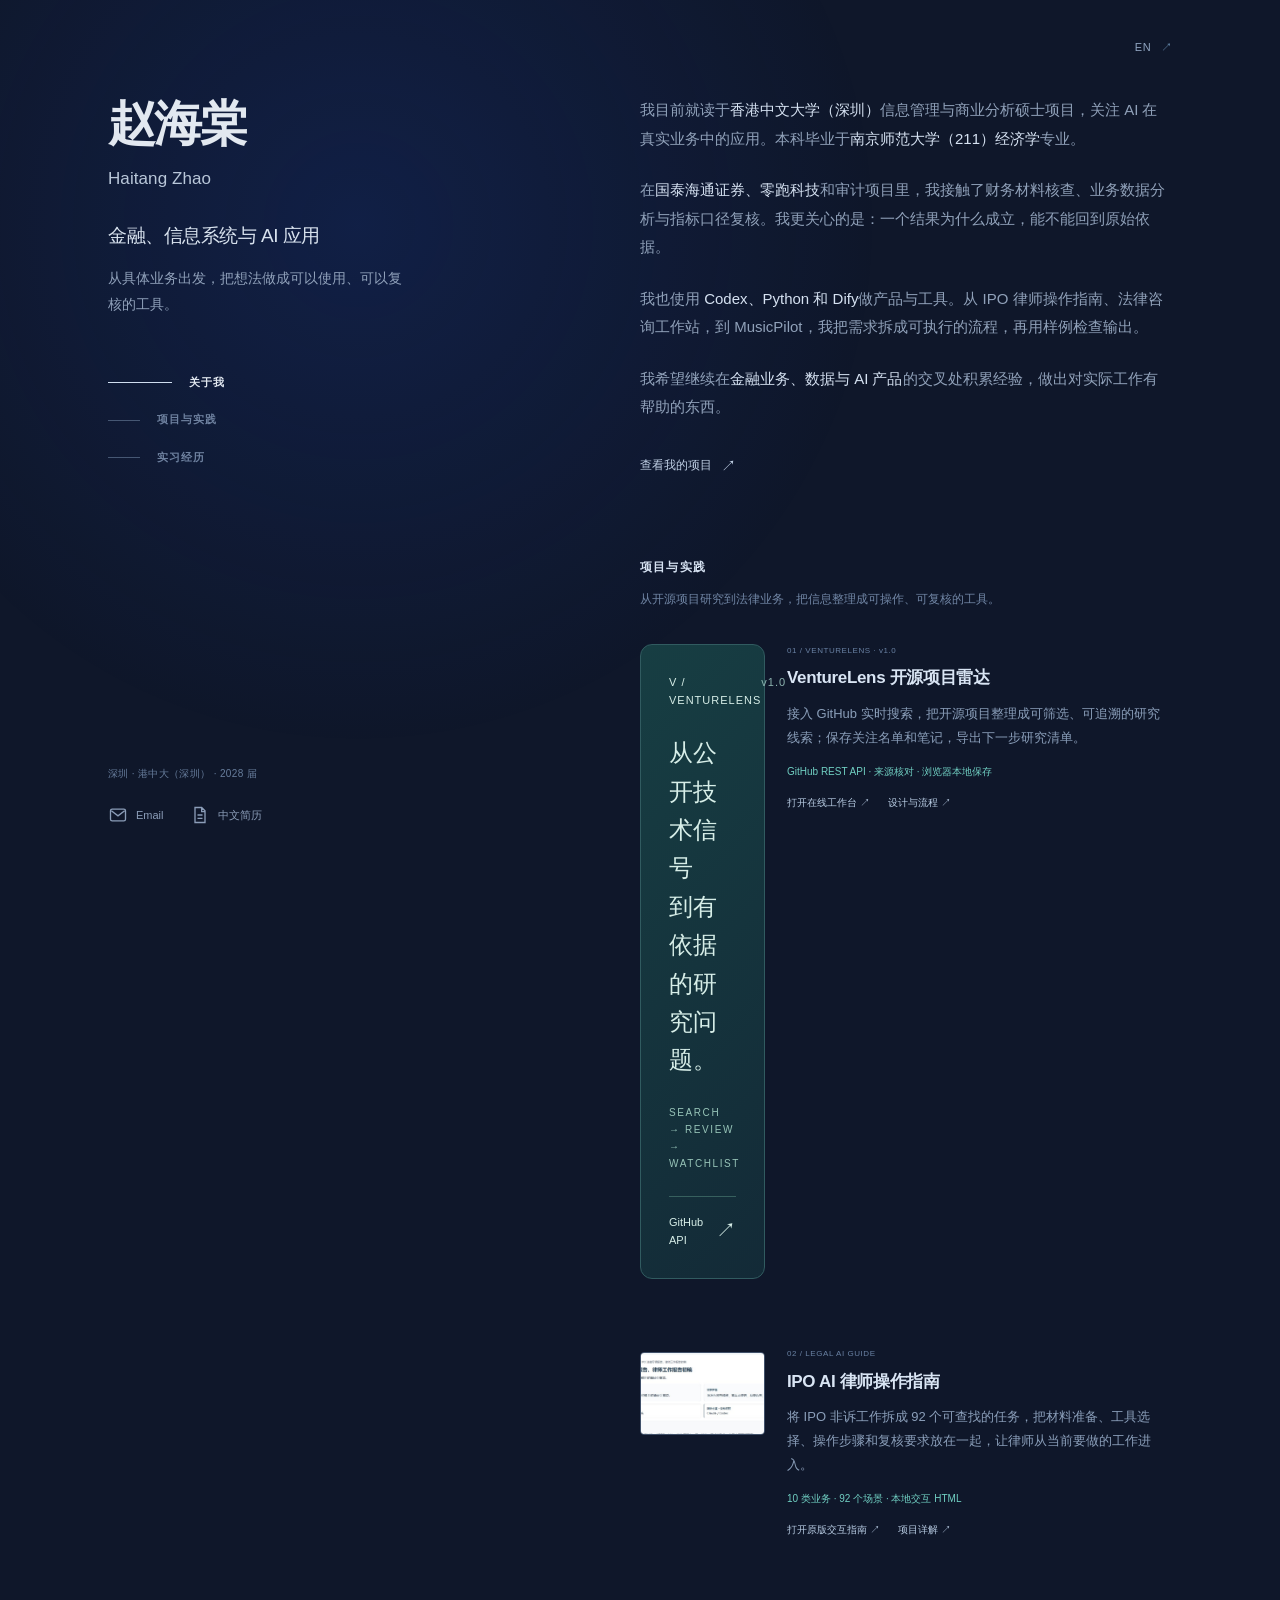
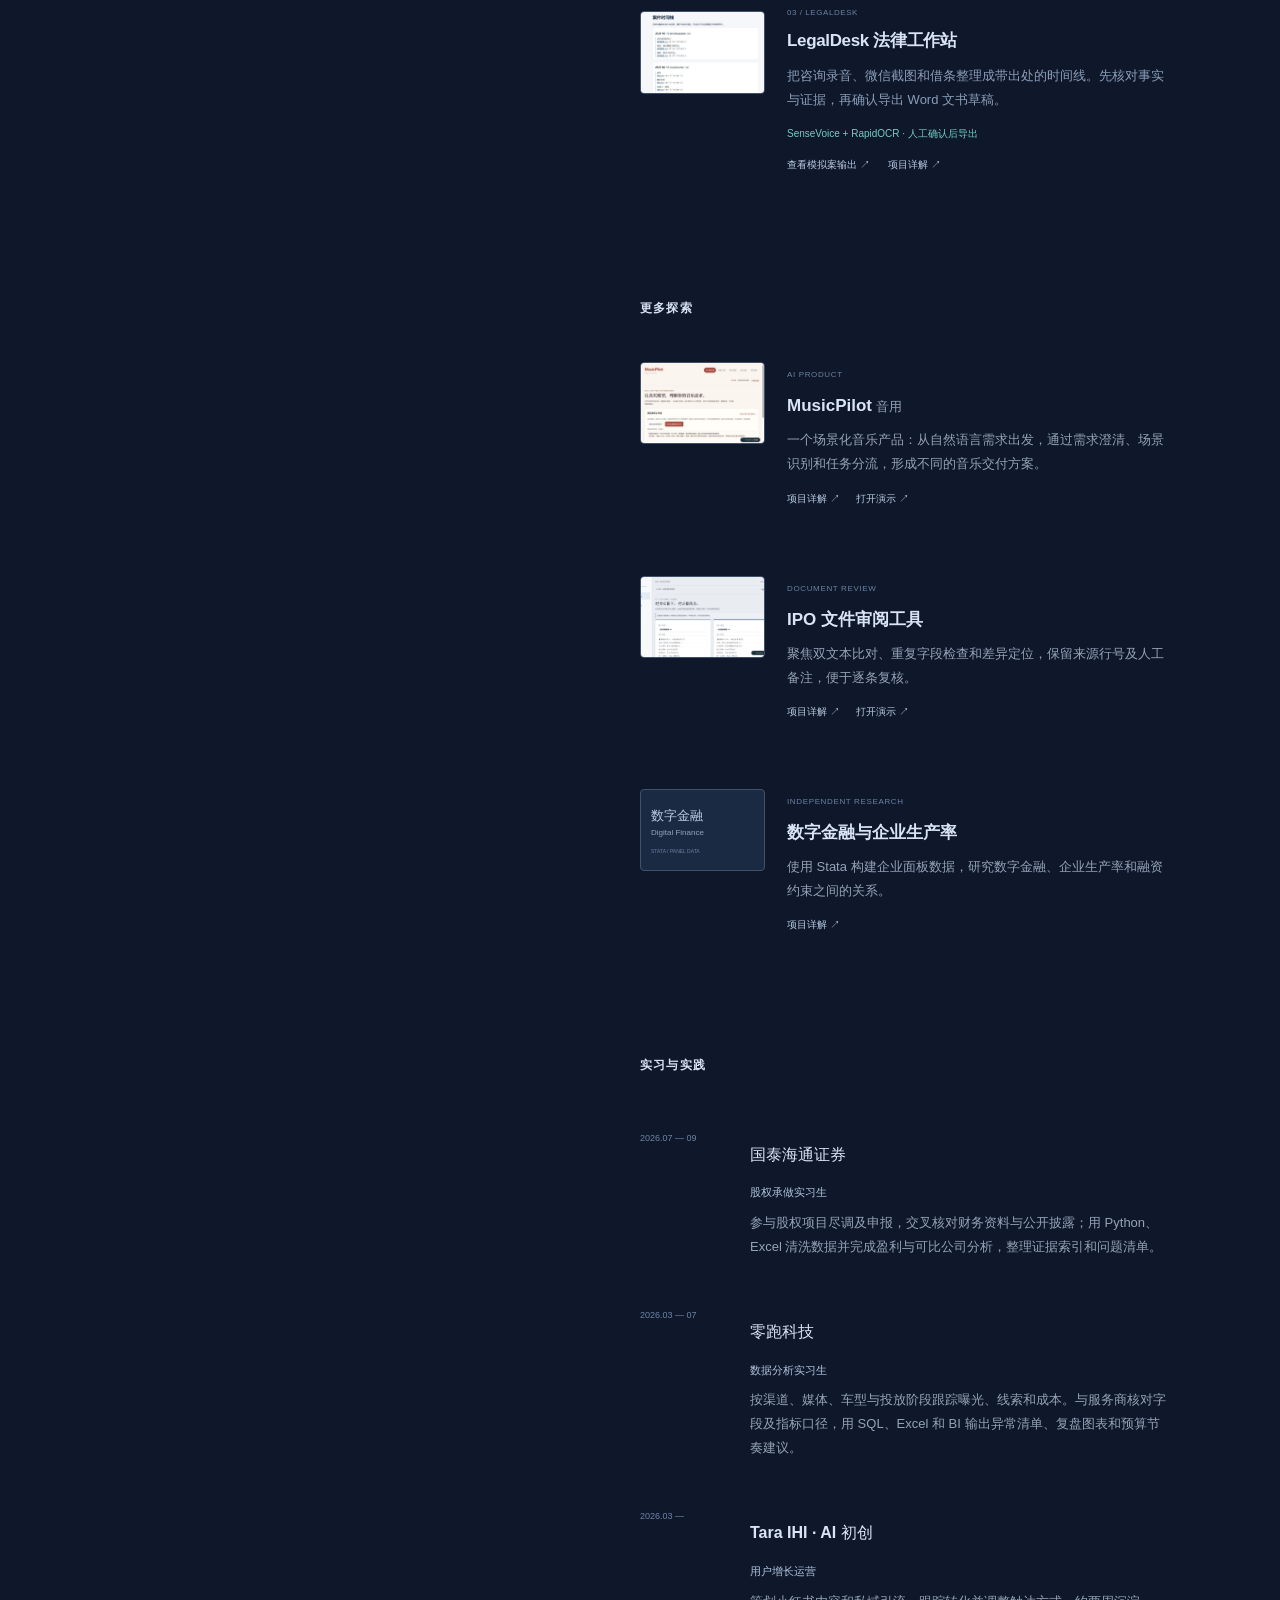
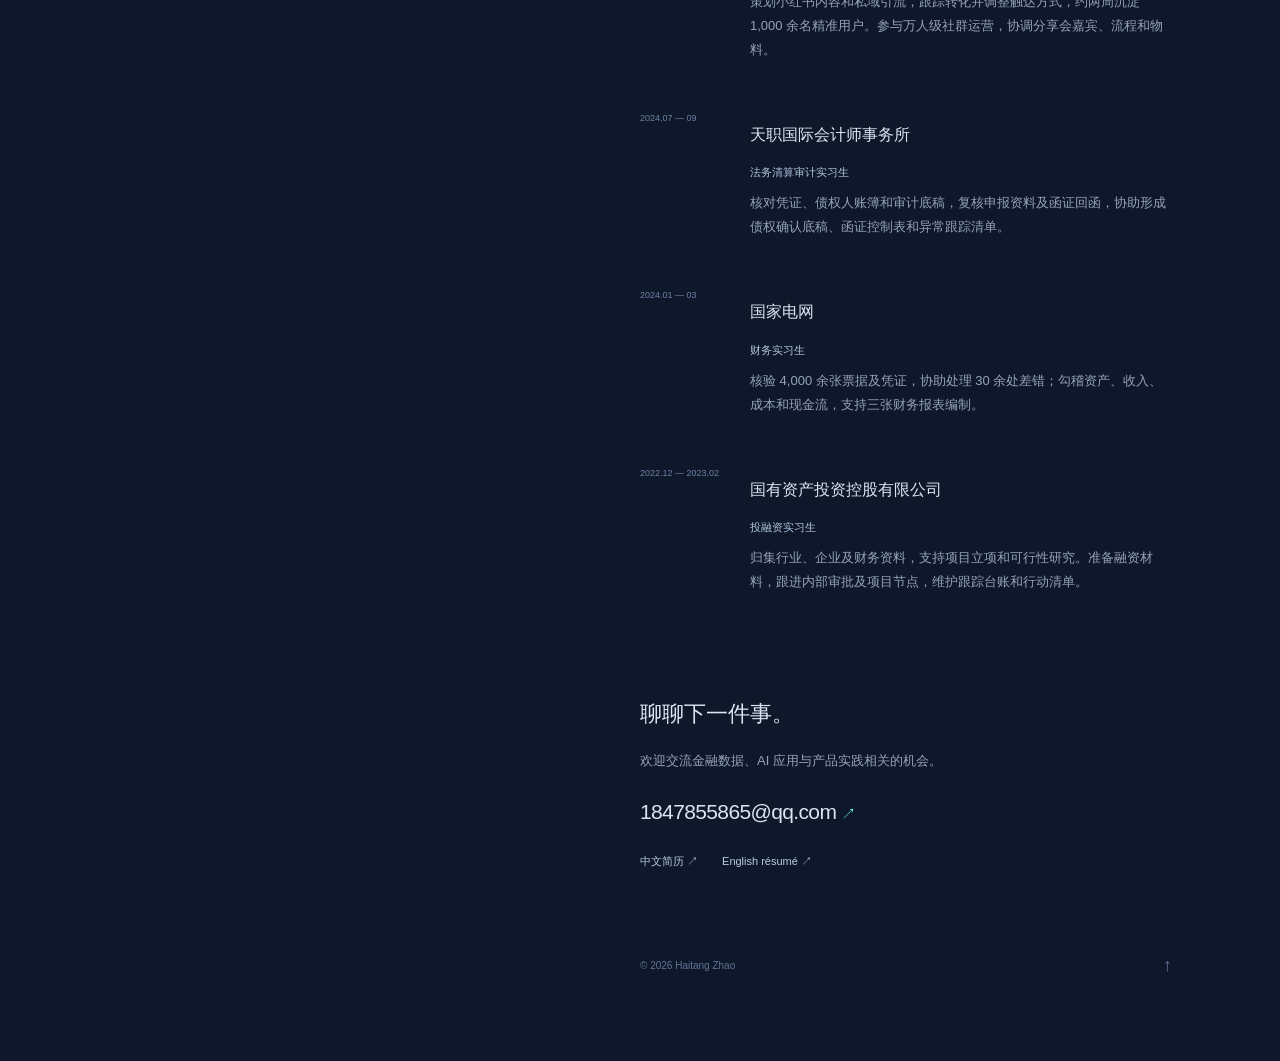
==== commit 6a423a00: "Add VentureLens portfolio entry and project-first resume" ====
--- a/index.html
+++ b/index.html
@@ -1,8 +1,8 @@
-<!doctype html><html lang="zh-CN"><head><meta charset="utf-8"><meta name="viewport" content="width=device-width,initial-scale=1"><meta name="theme-color" content="#0f172a"><meta name="description" content="赵海棠：金融、信息系统与 AI 应用。项目与实践、实习经历和联系方式。"><title>赵海棠 Haitang Zhao — Finance × Systems × AI</title><link rel="stylesheet" href="style.css"></head><body><a class="skip" href="#about">跳至正文 / Skip to content</a><div class="spotlight" aria-hidden="true"></div><main class="first-screen" id="top"><header class="profile profile-rail"><div class="profile-top"><h1 data-i="fsname">赵海棠</h1><p class="english-name">Haitang Zhao</p><h2 data-i="fsrole">金融、信息系统与 AI 应用</h2><p class="lead" data-i="fslead">从具体业务出发，把想法做成可以使用、可以复核的工具。</p>
+<!doctype html><html lang="zh-CN"><head><meta charset="utf-8"><meta name="viewport" content="width=device-width,initial-scale=1"><meta name="theme-color" content="#0f172a"><meta name="description" content="赵海棠：金融、信息系统与 AI 应用。项目与实践、实习经历和联系方式。"><title>赵海棠 Haitang Zhao — Finance × Systems × AI</title><link rel="stylesheet" href="style.css?v=20261106-vl1"></head><body><a class="skip" href="#about">跳至正文 / Skip to content</a><div class="spotlight" aria-hidden="true"></div><main class="first-screen" id="top"><header class="profile profile-rail"><div class="profile-top"><h1 data-i="fsname">赵海棠</h1><p class="english-name">Haitang Zhao</p><h2 data-i="fsrole">金融、信息系统与 AI 应用</h2><p class="lead" data-i="fslead">从具体业务出发，把想法做成可以使用、可以复核的工具。</p>
 <nav aria-label="Page sections"><a class="active" href="#about"><span></span><b data-i="fsnavAbout">关于我</b></a><a href="#work"><span></span><b data-i="fsnavWork">项目与实践</b></a><a href="#experience"><span></span><b data-i="fsnavExp">实习经历</b></a></nav></div>
-<div class="profile-bottom"><p class="location" data-i="fsschool">深圳 · 港中大（深圳） · 2028 届</p><div class="contact-links"><a href="mailto:1847855865@qq.com" aria-label="Email Haitang Zhao"><svg viewBox="0 0 24 24" fill="none" stroke="currentColor" stroke-width="1.6" aria-hidden="true"><rect x="3" y="5" width="18" height="14" rx="2"/><path d="m4 7 8 6 8-6"/></svg><span>Email</span></a><a id="resume" href="resume-cn.pdf" target="_blank" rel="noopener"><svg viewBox="0 0 24 24" fill="none" stroke="currentColor" stroke-width="1.6" aria-hidden="true"><path d="M6 3h8l4 4v14H6zM14 3v5h4M9 12h6M9 16h6"/></svg><span data-i="fsresume">中文简历</span></a></div></div></header><div class="intro reading-column"><div class="language-row"><button id="language" aria-label="Switch to English">EN <span>↗</span></button></div><section class="intro-copy" id="about"><p data-i="fsp1">我目前就读于<strong>香港中文大学（深圳）</strong>信息管理与商业分析硕士项目，关注 AI 在真实业务中的应用。本科毕业于<strong>南京师范大学（211）经济学</strong>专业。</p><p data-i="fsp2">在<strong>国泰海通证券、零跑科技</strong>和审计项目里，我接触了财务材料核查、业务数据分析与指标口径复核。我更关心的是：一个结果为什么成立，能不能回到原始依据。</p><p data-i="fsp3">我也使用 <strong>Codex、Python 和 Dify</strong>做产品与工具。从 IPO 律师操作指南、法律咨询工作站，到 MusicPilot，我把需求拆成可执行的流程，再用样例检查输出。</p><p data-i="fsp4">我希望继续在<strong>金融业务、数据与 AI 产品</strong>的交叉处积累经验，做出对实际工作有帮助的东西。</p><a class="work-link" href="#work"><span data-i="fsworkLink">查看我的项目</span><b>↗</b></a></section><section class="wrap work-section" id="work"><div class="section-heading"><h2 data-i="workHeading">项目与实践</h2><p data-i="workIntro">从真实的法律工作需求出发，解决两类不同的问题。</p></div>
-<article class="feature" id="guide"><div class="feature-copy"><span class="project-index">01 / LEGAL AI GUIDE</span><h3 data-i="guideTitle">IPO AI 律师操作指南</h3><p data-i="guideSummary">将 IPO 非诉工作拆成 92 个可查找的任务，把材料准备、工具选择、操作步骤和复核要求放在一起，让律师从当前要做的工作进入。</p><p class="project-note" data-i="guideNote">10 类业务 · 92 个场景 · 本地交互 HTML</p><div class="project-links"><a href="ipo-ai-lawyer-guide.html" target="_blank" rel="noopener" data-i="guideOpen">打开原版交互指南 ↗</a><button class="text-link" data-case="guide"><span data-i="readCase">项目详解</span> ↗</button></div></div><button class="feature-media guide-media" data-case="guide" aria-label="Read guide project"><div class="browser-chrome"><i></i><i></i><i></i><span>IPO AI LAWYER GUIDE</span></div><img src="guide-screen.png" alt="IPO 指南实际页面：任务目的、所需资料与推荐工具" width="930" height="370"><span class="screen-caption" data-i="guideScreenCaption">实际指南界面 · 中文原版</span><span class="media-arrow">↗</span></button></article>
-<article class="feature" id="desk"><div class="feature-copy"><span class="project-index">02 / LEGALDESK</span><h3 data-i="deskTitle">LegalDesk 法律工作站</h3><p data-i="deskSummary">把咨询录音、微信截图和借条整理成带出处的时间线。先核对事实与证据，再确认导出 Word 文书草稿。</p><p class="project-note" data-i="deskNote">SenseVoice + RapidOCR · 人工确认后导出</p><div class="project-links"><a href="desk-demo.html" target="_blank" rel="noopener" data-i="deskDemo">查看模拟案输出 ↗</a><button class="text-link" data-case="desk"><span data-i="readCase">项目详解</span> ↗</button></div></div><button class="feature-media desk-media" data-case="desk" aria-label="Read desk project"><div class="browser-chrome"><i></i><i></i><i></i><span>LEGALDESK / EVIDENCE TIMELINE</span></div><img src="desk-screen.png" alt="法律工作站实际输出：虚构借贷案时间线及证据原文位置" width="1050" height="650" loading="lazy"><span class="screen-caption" data-i="deskScreenCaption">实际输出 · 虚构民间借贷案</span><span class="media-arrow">↗</span></button></article></section><section class="wrap more-section" id="more"><h2 data-i="moreHeading">更多探索</h2><div class="more-list">
+<div class="profile-bottom"><p class="location" data-i="fsschool">深圳 · 港中大（深圳） · 2028 届</p><div class="contact-links"><a href="mailto:1847855865@qq.com" aria-label="Email Haitang Zhao"><svg viewBox="0 0 24 24" fill="none" stroke="currentColor" stroke-width="1.6" aria-hidden="true"><rect x="3" y="5" width="18" height="14" rx="2"/><path d="m4 7 8 6 8-6"/></svg><span>Email</span></a><a id="resume" href="resume-cn.pdf" target="_blank" rel="noopener"><svg viewBox="0 0 24 24" fill="none" stroke="currentColor" stroke-width="1.6" aria-hidden="true"><path d="M6 3h8l4 4v14H6zM14 3v5h4M9 12h6M9 16h6"/></svg><span data-i="fsresume">中文简历</span></a></div></div></header><div class="intro reading-column"><div class="language-row"><button id="language" aria-label="Switch to English">EN <span>↗</span></button></div><section class="intro-copy" id="about"><p data-i="fsp1">我目前就读于<strong>香港中文大学（深圳）</strong>信息管理与商业分析硕士项目，关注 AI 在真实业务中的应用。本科毕业于<strong>南京师范大学（211）经济学</strong>专业。</p><p data-i="fsp2">在<strong>国泰海通证券、零跑科技</strong>和审计项目里，我接触了财务材料核查、业务数据分析与指标口径复核。我更关心的是：一个结果为什么成立，能不能回到原始依据。</p><p data-i="fsp3">我也使用 <strong>Codex、Python 和 Dify</strong>做产品与工具。从 IPO 律师操作指南、法律咨询工作站，到 MusicPilot，我把需求拆成可执行的流程，再用样例检查输出。</p><p data-i="fsp4">我希望继续在<strong>金融业务、数据与 AI 产品</strong>的交叉处积累经验，做出对实际工作有帮助的东西。</p><a class="work-link" href="#work"><span data-i="fsworkLink">查看我的项目</span><b>↗</b></a></section><section class="wrap work-section" id="work"><div class="section-heading"><h2 data-i="workHeading">项目与实践</h2><p data-i="workIntro">从开源项目研究到法律业务，把信息整理成可操作、可复核的工具。</p></div>
+<article class="feature" id="venturelens"><div class="feature-copy"><span class="project-index">01 / VENTURELENS · v1.0</span><h3 data-i="ventureTitle">VentureLens 开源项目雷达</h3><p data-i="ventureSummary">接入 GitHub 实时搜索，把开源项目整理成可筛选、可追溯的研究线索；保存关注名单和笔记，导出下一步研究清单。</p><p class="project-note" data-i="ventureNote">GitHub REST API · 来源核对 · 浏览器本地保存</p><div class="project-links"><a href="venturelens/" target="_blank" rel="noopener" data-i="ventureOpen">打开在线工作台 ↗</a><a href="venturelens/#workflow" target="_blank" rel="noopener" data-i="ventureDesign">设计与流程 ↗</a></div></div><a href="venturelens/" target="_blank" rel="noopener" class="venture-preview" aria-label="Open VentureLens"><span class="venture-top">V / VENTURELENS <b>v1.0</b></span><strong data-i="venturePreview">从公开技术信号<br>到有依据的研究问题。</strong><span class="venture-flow">SEARCH → REVIEW → WATCHLIST</span><span class="venture-bottom">GitHub API <i>↗</i></span></a></article><article class="feature" id="guide"><div class="feature-copy"><span class="project-index">02 / LEGAL AI GUIDE</span><h3 data-i="guideTitle">IPO AI 律师操作指南</h3><p data-i="guideSummary">将 IPO 非诉工作拆成 92 个可查找的任务，把材料准备、工具选择、操作步骤和复核要求放在一起，让律师从当前要做的工作进入。</p><p class="project-note" data-i="guideNote">10 类业务 · 92 个场景 · 本地交互 HTML</p><div class="project-links"><a href="ipo-ai-lawyer-guide.html" target="_blank" rel="noopener" data-i="guideOpen">打开原版交互指南 ↗</a><button class="text-link" data-case="guide"><span data-i="readCase">项目详解</span> ↗</button></div></div><button class="feature-media guide-media" data-case="guide" aria-label="Read guide project"><div class="browser-chrome"><i></i><i></i><i></i><span>IPO AI LAWYER GUIDE</span></div><img src="guide-screen.png" alt="IPO 指南实际页面：任务目的、所需资料与推荐工具" width="930" height="370"><span class="screen-caption" data-i="guideScreenCaption">实际指南界面 · 中文原版</span><span class="media-arrow">↗</span></button></article>
+<article class="feature" id="desk"><div class="feature-copy"><span class="project-index">03 / LEGALDESK</span><h3 data-i="deskTitle">LegalDesk 法律工作站</h3><p data-i="deskSummary">把咨询录音、微信截图和借条整理成带出处的时间线。先核对事实与证据，再确认导出 Word 文书草稿。</p><p class="project-note" data-i="deskNote">SenseVoice + RapidOCR · 人工确认后导出</p><div class="project-links"><a href="desk-demo.html" target="_blank" rel="noopener" data-i="deskDemo">查看模拟案输出 ↗</a><button class="text-link" data-case="desk"><span data-i="readCase">项目详解</span> ↗</button></div></div><button class="feature-media desk-media" data-case="desk" aria-label="Read desk project"><div class="browser-chrome"><i></i><i></i><i></i><span>LEGALDESK / EVIDENCE TIMELINE</span></div><img src="desk-screen.png" alt="法律工作站实际输出：虚构借贷案时间线及证据原文位置" width="1050" height="650" loading="lazy"><span class="screen-caption" data-i="deskScreenCaption">实际输出 · 虚构民间借贷案</span><span class="media-arrow">↗</span></button></article></section><section class="wrap more-section" id="more"><h2 data-i="moreHeading">更多探索</h2><div class="more-list">
 <article class="small-project" id="music"><button class="small-preview" data-case="music" aria-label="Read music project"><img src="music.png" alt="MusicPilot 产品界面" loading="lazy"></button><div><span class="small-category">AI PRODUCT</span><h3>MusicPilot<span data-i="musicChinese"> 音用</span></h3><p data-i="musicCompact">一个场景化音乐产品：从自然语言需求出发，通过需求澄清、场景识别和任务分流，形成不同的音乐交付方案。</p><div class="small-links"><button data-case="music"><span data-i="readCase">项目详解</span> ↗</button><a href="https://dazzling-zabaione-7c2846.netlify.app/" target="_blank" rel="noopener" data-i="openDemo">打开演示 ↗</a></div></div></article>
 <article class="small-project" id="legal"><button class="small-preview" data-case="legal" aria-label="Read legal project"><img src="legal.png" alt="IPO 文件审阅工具界面" loading="lazy"></button><div><span class="small-category">DOCUMENT REVIEW</span><h3 data-i="legalTitle">IPO 文件审阅工具</h3><p data-i="legalCompact">聚焦双文本比对、重复字段检查和差异定位，保留来源行号及人工备注，便于逐条复核。</p><div class="small-links"><button data-case="legal"><span data-i="readCase">项目详解</span> ↗</button><a href="https://calm-bombolone-4adf51.netlify.app/" target="_blank" rel="noopener" data-i="openDemo">打开演示 ↗</a></div></div></article>
-<article class="small-project" id="research"><button class="small-preview research-cover" data-case="research" aria-label="Read research project"><span>数字金融</span><b>Digital Finance</b><small>STATA / PANEL DATA</small></button><div><span class="small-category">INDEPENDENT RESEARCH</span><h3 data-i="researchTitle">数字金融与企业生产率</h3><p data-i="researchCompact">使用 Stata 构建企业面板数据，研究数字金融、企业生产率和融资约束之间的关系。</p><div class="small-links"><button data-case="research"><span data-i="readCase">项目详解</span> ↗</button></div></div></article></div></section><section class="wrap experience-section" id="experience"><div class="section-heading"><h2 data-i="expHeading">实习与实践</h2></div><div id="experience-list"></div></section><section class="wrap contact-section" id="contact"><h2 data-i="contactHeading">聊聊下一件事。</h2><p data-i="contactText">欢迎交流金融数据、AI 应用与产品实践相关的机会。</p><a class="contact-email" href="mailto:1847855865@qq.com">1847855865@qq.com <span>↗</span></a><div class="resume-links"><a href="resume-cn.pdf" target="_blank" rel="noopener">中文简历 ↗</a><a href="resume-en.pdf" target="_blank" rel="noopener">English résumé ↗</a></div></section><footer><span>© 2026 Haitang Zhao</span><a href="#top">↑</a></footer></div></main><dialog id="case-dialog" aria-labelledby="case-title"><div class="dialog-toolbar"><span>PROJECT NOTES</span><button id="close-dialog" aria-label="Close project details">✕</button></div><div id="case-content"></div></dialog><script src="app.js"></script></body></html>+<article class="small-project" id="research"><button class="small-preview research-cover" data-case="research" aria-label="Read research project"><span>数字金融</span><b>Digital Finance</b><small>STATA / PANEL DATA</small></button><div><span class="small-category">INDEPENDENT RESEARCH</span><h3 data-i="researchTitle">数字金融与企业生产率</h3><p data-i="researchCompact">使用 Stata 构建企业面板数据，研究数字金融、企业生产率和融资约束之间的关系。</p><div class="small-links"><button data-case="research"><span data-i="readCase">项目详解</span> ↗</button></div></div></article></div></section><section class="wrap experience-section" id="experience"><div class="section-heading"><h2 data-i="expHeading">实习与实践</h2></div><div id="experience-list"></div></section><section class="wrap contact-section" id="contact"><h2 data-i="contactHeading">聊聊下一件事。</h2><p data-i="contactText">欢迎交流金融数据、AI 应用与产品实践相关的机会。</p><a class="contact-email" href="mailto:1847855865@qq.com">1847855865@qq.com <span>↗</span></a><div class="resume-links"><a href="resume-cn.pdf" target="_blank" rel="noopener">中文简历 ↗</a><a href="resume-en.pdf" target="_blank" rel="noopener">English résumé ↗</a></div></section><footer><span>© 2026 Haitang Zhao</span><a href="#top">↑</a></footer></div></main><dialog id="case-dialog" aria-labelledby="case-title"><div class="dialog-toolbar"><span>PROJECT NOTES</span><button id="close-dialog" aria-label="Close project details">✕</button></div><div id="case-content"></div></dialog><script src="app.js?v=20261106-vl1"></script></body></html>
--- a/style.css
+++ b/style.css
@@ -8,3 +8,5 @@
 @media(max-width:1000px){.feature,.small-project{grid-template-columns:98px minmax(0,1fr);gap:17px}.feature-media,.small-preview{width:98px;height:70px}.feature h3,.small-project h3{font-size:16px}.feature-copy>p,.small-project p,.experience-entry p:last-of-type{font-size:12px}.experience-entry{grid-template-columns:1fr;gap:7px}.experience-entry time{padding:0}.project-index{font-size:7px}}
 @media(max-width:640px){.intro-copy{padding-bottom:60px}.reading-column>.wrap{padding-bottom:55px;scroll-margin-top:30px}.feature,.small-project{grid-template-columns:110px minmax(0,1fr);gap:18px}.feature-media,.small-preview{width:110px;height:76px}.intro-copy p{font-size:14px}.experience-entry{grid-template-columns:90px minmax(0,1fr);gap:17px}#case-content{padding:22px}#case-content h2{font-size:24px}}
 @media(max-width:430px){.feature,.small-project{display:flex;flex-direction:column;gap:16px}.feature-copy{order:2}.feature-media{order:1;width:145px;height:90px}.small-preview{width:145px;height:90px}.experience-entry{grid-template-columns:1fr;gap:7px}.contact-email{font-size:19px}}
+
+.venture-preview{display:flex;flex-direction:column;justify-content:space-between;min-height:285px;padding:28px;background:linear-gradient(135deg,#173e43,#132a37);border:1px solid #315b60;border-radius:12px;color:#d7eee8;text-decoration:none;transition:transform .2s}.venture-preview:hover{transform:translateY(-3px)}.venture-top{font-size:11px;letter-spacing:1px;display:flex;justify-content:space-between}.venture-top b{font-weight:400;color:#8db4b0}.venture-preview strong{font-size:24px;line-height:1.6;font-weight:500;margin:24px 0}.venture-flow{font-size:10px;letter-spacing:1.6px;color:#97c4b8}.venture-bottom{border-top:1px solid #37605e;padding-top:16px;margin-top:24px;display:flex;justify-content:space-between;font-size:11px}.venture-bottom i{font-style:normal;font-size:20px}
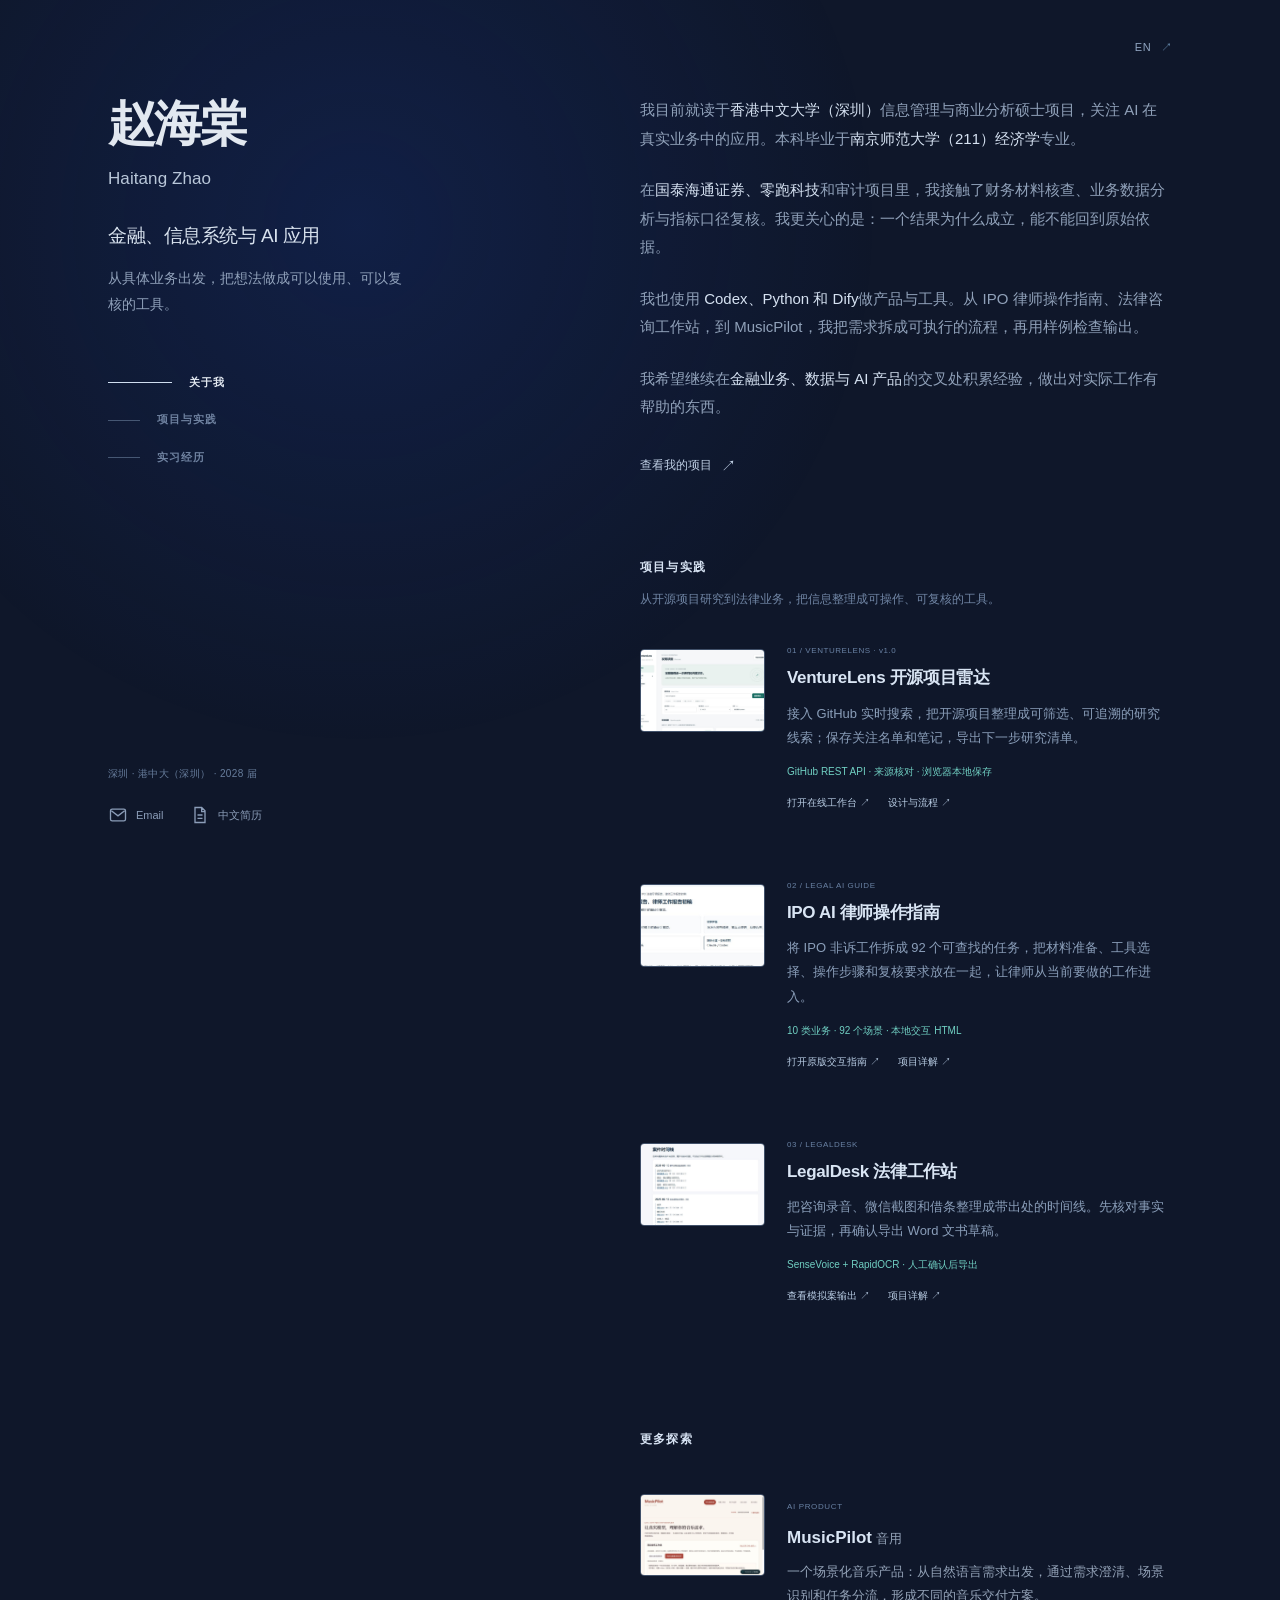
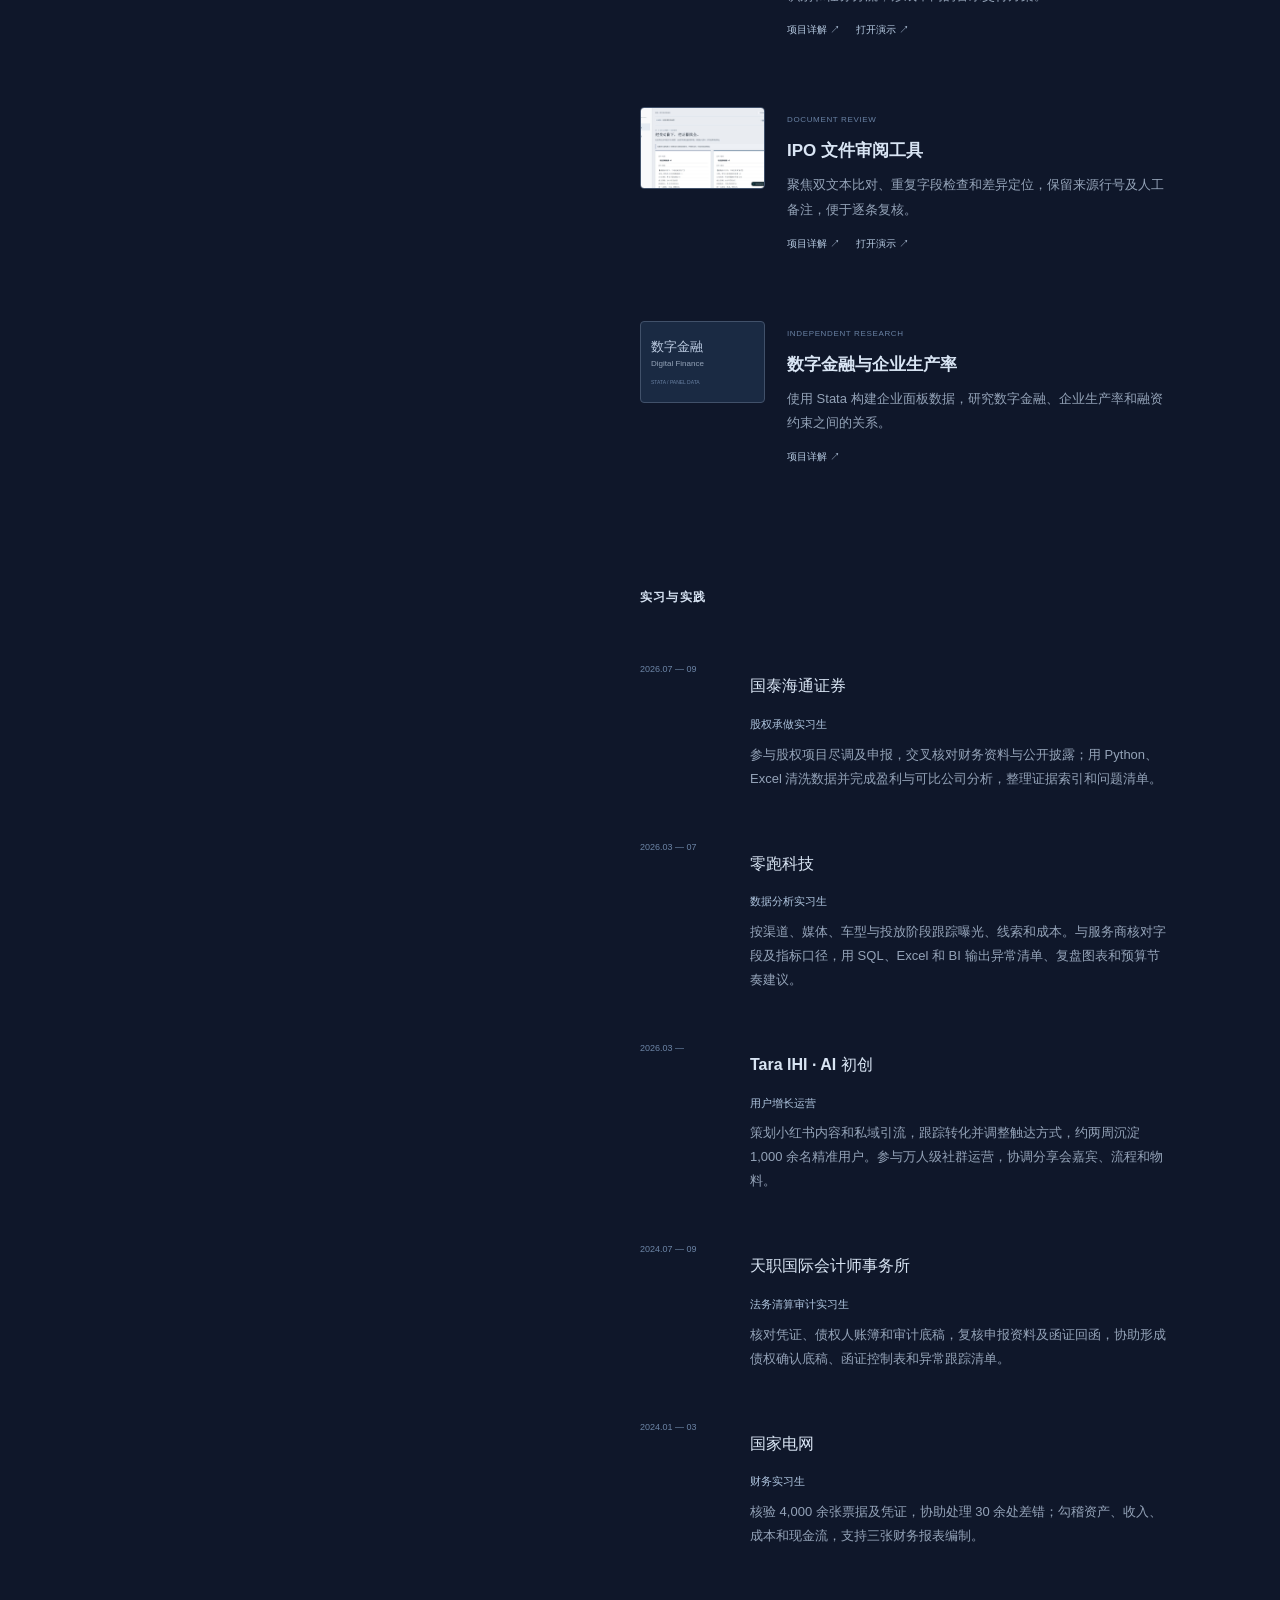
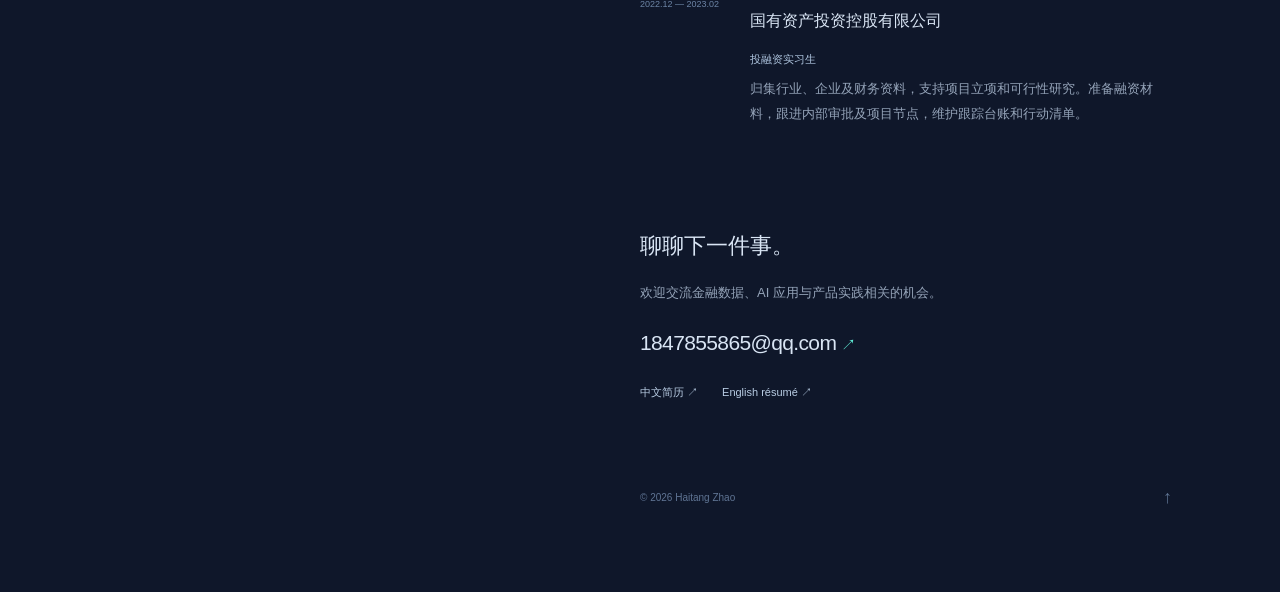
==== commit dbe9c7b6: "Fix VentureLens card with compact product screenshot" ====
--- a/index.html
+++ b/index.html
@@ -1,8 +1,8 @@
-<!doctype html><html lang="zh-CN"><head><meta charset="utf-8"><meta name="viewport" content="width=device-width,initial-scale=1"><meta name="theme-color" content="#0f172a"><meta name="description" content="赵海棠：金融、信息系统与 AI 应用。项目与实践、实习经历和联系方式。"><title>赵海棠 Haitang Zhao — Finance × Systems × AI</title><link rel="stylesheet" href="style.css?v=20261106-vl1"></head><body><a class="skip" href="#about">跳至正文 / Skip to content</a><div class="spotlight" aria-hidden="true"></div><main class="first-screen" id="top"><header class="profile profile-rail"><div class="profile-top"><h1 data-i="fsname">赵海棠</h1><p class="english-name">Haitang Zhao</p><h2 data-i="fsrole">金融、信息系统与 AI 应用</h2><p class="lead" data-i="fslead">从具体业务出发，把想法做成可以使用、可以复核的工具。</p>
+<!doctype html><html lang="zh-CN"><head><meta charset="utf-8"><meta name="viewport" content="width=device-width,initial-scale=1"><meta name="theme-color" content="#0f172a"><meta name="description" content="赵海棠：金融、信息系统与 AI 应用。项目与实践、实习经历和联系方式。"><title>赵海棠 Haitang Zhao — Finance × Systems × AI</title><link rel="stylesheet" href="style.css?v=20261106-vl2"></head><body><a class="skip" href="#about">跳至正文 / Skip to content</a><div class="spotlight" aria-hidden="true"></div><main class="first-screen" id="top"><header class="profile profile-rail"><div class="profile-top"><h1 data-i="fsname">赵海棠</h1><p class="english-name">Haitang Zhao</p><h2 data-i="fsrole">金融、信息系统与 AI 应用</h2><p class="lead" data-i="fslead">从具体业务出发，把想法做成可以使用、可以复核的工具。</p>
 <nav aria-label="Page sections"><a class="active" href="#about"><span></span><b data-i="fsnavAbout">关于我</b></a><a href="#work"><span></span><b data-i="fsnavWork">项目与实践</b></a><a href="#experience"><span></span><b data-i="fsnavExp">实习经历</b></a></nav></div>
 <div class="profile-bottom"><p class="location" data-i="fsschool">深圳 · 港中大（深圳） · 2028 届</p><div class="contact-links"><a href="mailto:1847855865@qq.com" aria-label="Email Haitang Zhao"><svg viewBox="0 0 24 24" fill="none" stroke="currentColor" stroke-width="1.6" aria-hidden="true"><rect x="3" y="5" width="18" height="14" rx="2"/><path d="m4 7 8 6 8-6"/></svg><span>Email</span></a><a id="resume" href="resume-cn.pdf" target="_blank" rel="noopener"><svg viewBox="0 0 24 24" fill="none" stroke="currentColor" stroke-width="1.6" aria-hidden="true"><path d="M6 3h8l4 4v14H6zM14 3v5h4M9 12h6M9 16h6"/></svg><span data-i="fsresume">中文简历</span></a></div></div></header><div class="intro reading-column"><div class="language-row"><button id="language" aria-label="Switch to English">EN <span>↗</span></button></div><section class="intro-copy" id="about"><p data-i="fsp1">我目前就读于<strong>香港中文大学（深圳）</strong>信息管理与商业分析硕士项目，关注 AI 在真实业务中的应用。本科毕业于<strong>南京师范大学（211）经济学</strong>专业。</p><p data-i="fsp2">在<strong>国泰海通证券、零跑科技</strong>和审计项目里，我接触了财务材料核查、业务数据分析与指标口径复核。我更关心的是：一个结果为什么成立，能不能回到原始依据。</p><p data-i="fsp3">我也使用 <strong>Codex、Python 和 Dify</strong>做产品与工具。从 IPO 律师操作指南、法律咨询工作站，到 MusicPilot，我把需求拆成可执行的流程，再用样例检查输出。</p><p data-i="fsp4">我希望继续在<strong>金融业务、数据与 AI 产品</strong>的交叉处积累经验，做出对实际工作有帮助的东西。</p><a class="work-link" href="#work"><span data-i="fsworkLink">查看我的项目</span><b>↗</b></a></section><section class="wrap work-section" id="work"><div class="section-heading"><h2 data-i="workHeading">项目与实践</h2><p data-i="workIntro">从开源项目研究到法律业务，把信息整理成可操作、可复核的工具。</p></div>
-<article class="feature" id="venturelens"><div class="feature-copy"><span class="project-index">01 / VENTURELENS · v1.0</span><h3 data-i="ventureTitle">VentureLens 开源项目雷达</h3><p data-i="ventureSummary">接入 GitHub 实时搜索，把开源项目整理成可筛选、可追溯的研究线索；保存关注名单和笔记，导出下一步研究清单。</p><p class="project-note" data-i="ventureNote">GitHub REST API · 来源核对 · 浏览器本地保存</p><div class="project-links"><a href="venturelens/" target="_blank" rel="noopener" data-i="ventureOpen">打开在线工作台 ↗</a><a href="venturelens/#workflow" target="_blank" rel="noopener" data-i="ventureDesign">设计与流程 ↗</a></div></div><a href="venturelens/" target="_blank" rel="noopener" class="venture-preview" aria-label="Open VentureLens"><span class="venture-top">V / VENTURELENS <b>v1.0</b></span><strong data-i="venturePreview">从公开技术信号<br>到有依据的研究问题。</strong><span class="venture-flow">SEARCH → REVIEW → WATCHLIST</span><span class="venture-bottom">GitHub API <i>↗</i></span></a></article><article class="feature" id="guide"><div class="feature-copy"><span class="project-index">02 / LEGAL AI GUIDE</span><h3 data-i="guideTitle">IPO AI 律师操作指南</h3><p data-i="guideSummary">将 IPO 非诉工作拆成 92 个可查找的任务，把材料准备、工具选择、操作步骤和复核要求放在一起，让律师从当前要做的工作进入。</p><p class="project-note" data-i="guideNote">10 类业务 · 92 个场景 · 本地交互 HTML</p><div class="project-links"><a href="ipo-ai-lawyer-guide.html" target="_blank" rel="noopener" data-i="guideOpen">打开原版交互指南 ↗</a><button class="text-link" data-case="guide"><span data-i="readCase">项目详解</span> ↗</button></div></div><button class="feature-media guide-media" data-case="guide" aria-label="Read guide project"><div class="browser-chrome"><i></i><i></i><i></i><span>IPO AI LAWYER GUIDE</span></div><img src="guide-screen.png" alt="IPO 指南实际页面：任务目的、所需资料与推荐工具" width="930" height="370"><span class="screen-caption" data-i="guideScreenCaption">实际指南界面 · 中文原版</span><span class="media-arrow">↗</span></button></article>
+<article class="feature" id="venturelens"><div class="feature-copy"><span class="project-index">01 / VENTURELENS · v1.0</span><h3 data-i="ventureTitle">VentureLens 开源项目雷达</h3><p data-i="ventureSummary">接入 GitHub 实时搜索，把开源项目整理成可筛选、可追溯的研究线索；保存关注名单和笔记，导出下一步研究清单。</p><p class="project-note" data-i="ventureNote">GitHub REST API · 来源核对 · 浏览器本地保存</p><div class="project-links"><a href="venturelens/" target="_blank" rel="noopener" data-i="ventureOpen">打开在线工作台 ↗</a><a href="venturelens/#workflow" target="_blank" rel="noopener" data-i="ventureDesign">设计与流程 ↗</a></div></div><a href="venturelens/" target="_blank" rel="noopener" class="feature-media" aria-label="Open VentureLens"><img src="venturelens-preview.jpg" alt="VentureLens 实际界面：项目搜索、筛选和研究线索" width="1346" height="767"></a></article><article class="feature" id="guide"><div class="feature-copy"><span class="project-index">02 / LEGAL AI GUIDE</span><h3 data-i="guideTitle">IPO AI 律师操作指南</h3><p data-i="guideSummary">将 IPO 非诉工作拆成 92 个可查找的任务，把材料准备、工具选择、操作步骤和复核要求放在一起，让律师从当前要做的工作进入。</p><p class="project-note" data-i="guideNote">10 类业务 · 92 个场景 · 本地交互 HTML</p><div class="project-links"><a href="ipo-ai-lawyer-guide.html" target="_blank" rel="noopener" data-i="guideOpen">打开原版交互指南 ↗</a><button class="text-link" data-case="guide"><span data-i="readCase">项目详解</span> ↗</button></div></div><button class="feature-media guide-media" data-case="guide" aria-label="Read guide project"><div class="browser-chrome"><i></i><i></i><i></i><span>IPO AI LAWYER GUIDE</span></div><img src="guide-screen.png" alt="IPO 指南实际页面：任务目的、所需资料与推荐工具" width="930" height="370"><span class="screen-caption" data-i="guideScreenCaption">实际指南界面 · 中文原版</span><span class="media-arrow">↗</span></button></article>
 <article class="feature" id="desk"><div class="feature-copy"><span class="project-index">03 / LEGALDESK</span><h3 data-i="deskTitle">LegalDesk 法律工作站</h3><p data-i="deskSummary">把咨询录音、微信截图和借条整理成带出处的时间线。先核对事实与证据，再确认导出 Word 文书草稿。</p><p class="project-note" data-i="deskNote">SenseVoice + RapidOCR · 人工确认后导出</p><div class="project-links"><a href="desk-demo.html" target="_blank" rel="noopener" data-i="deskDemo">查看模拟案输出 ↗</a><button class="text-link" data-case="desk"><span data-i="readCase">项目详解</span> ↗</button></div></div><button class="feature-media desk-media" data-case="desk" aria-label="Read desk project"><div class="browser-chrome"><i></i><i></i><i></i><span>LEGALDESK / EVIDENCE TIMELINE</span></div><img src="desk-screen.png" alt="法律工作站实际输出：虚构借贷案时间线及证据原文位置" width="1050" height="650" loading="lazy"><span class="screen-caption" data-i="deskScreenCaption">实际输出 · 虚构民间借贷案</span><span class="media-arrow">↗</span></button></article></section><section class="wrap more-section" id="more"><h2 data-i="moreHeading">更多探索</h2><div class="more-list">
 <article class="small-project" id="music"><button class="small-preview" data-case="music" aria-label="Read music project"><img src="music.png" alt="MusicPilot 产品界面" loading="lazy"></button><div><span class="small-category">AI PRODUCT</span><h3>MusicPilot<span data-i="musicChinese"> 音用</span></h3><p data-i="musicCompact">一个场景化音乐产品：从自然语言需求出发，通过需求澄清、场景识别和任务分流，形成不同的音乐交付方案。</p><div class="small-links"><button data-case="music"><span data-i="readCase">项目详解</span> ↗</button><a href="https://dazzling-zabaione-7c2846.netlify.app/" target="_blank" rel="noopener" data-i="openDemo">打开演示 ↗</a></div></div></article>
 <article class="small-project" id="legal"><button class="small-preview" data-case="legal" aria-label="Read legal project"><img src="legal.png" alt="IPO 文件审阅工具界面" loading="lazy"></button><div><span class="small-category">DOCUMENT REVIEW</span><h3 data-i="legalTitle">IPO 文件审阅工具</h3><p data-i="legalCompact">聚焦双文本比对、重复字段检查和差异定位，保留来源行号及人工备注，便于逐条复核。</p><div class="small-links"><button data-case="legal"><span data-i="readCase">项目详解</span> ↗</button><a href="https://calm-bombolone-4adf51.netlify.app/" target="_blank" rel="noopener" data-i="openDemo">打开演示 ↗</a></div></div></article>
-<article class="small-project" id="research"><button class="small-preview research-cover" data-case="research" aria-label="Read research project"><span>数字金融</span><b>Digital Finance</b><small>STATA / PANEL DATA</small></button><div><span class="small-category">INDEPENDENT RESEARCH</span><h3 data-i="researchTitle">数字金融与企业生产率</h3><p data-i="researchCompact">使用 Stata 构建企业面板数据，研究数字金融、企业生产率和融资约束之间的关系。</p><div class="small-links"><button data-case="research"><span data-i="readCase">项目详解</span> ↗</button></div></div></article></div></section><section class="wrap experience-section" id="experience"><div class="section-heading"><h2 data-i="expHeading">实习与实践</h2></div><div id="experience-list"></div></section><section class="wrap contact-section" id="contact"><h2 data-i="contactHeading">聊聊下一件事。</h2><p data-i="contactText">欢迎交流金融数据、AI 应用与产品实践相关的机会。</p><a class="contact-email" href="mailto:1847855865@qq.com">1847855865@qq.com <span>↗</span></a><div class="resume-links"><a href="resume-cn.pdf" target="_blank" rel="noopener">中文简历 ↗</a><a href="resume-en.pdf" target="_blank" rel="noopener">English résumé ↗</a></div></section><footer><span>© 2026 Haitang Zhao</span><a href="#top">↑</a></footer></div></main><dialog id="case-dialog" aria-labelledby="case-title"><div class="dialog-toolbar"><span>PROJECT NOTES</span><button id="close-dialog" aria-label="Close project details">✕</button></div><div id="case-content"></div></dialog><script src="app.js?v=20261106-vl1"></script></body></html>+<article class="small-project" id="research"><button class="small-preview research-cover" data-case="research" aria-label="Read research project"><span>数字金融</span><b>Digital Finance</b><small>STATA / PANEL DATA</small></button><div><span class="small-category">INDEPENDENT RESEARCH</span><h3 data-i="researchTitle">数字金融与企业生产率</h3><p data-i="researchCompact">使用 Stata 构建企业面板数据，研究数字金融、企业生产率和融资约束之间的关系。</p><div class="small-links"><button data-case="research"><span data-i="readCase">项目详解</span> ↗</button></div></div></article></div></section><section class="wrap experience-section" id="experience"><div class="section-heading"><h2 data-i="expHeading">实习与实践</h2></div><div id="experience-list"></div></section><section class="wrap contact-section" id="contact"><h2 data-i="contactHeading">聊聊下一件事。</h2><p data-i="contactText">欢迎交流金融数据、AI 应用与产品实践相关的机会。</p><a class="contact-email" href="mailto:1847855865@qq.com">1847855865@qq.com <span>↗</span></a><div class="resume-links"><a href="resume-cn.pdf" target="_blank" rel="noopener">中文简历 ↗</a><a href="resume-en.pdf" target="_blank" rel="noopener">English résumé ↗</a></div></section><footer><span>© 2026 Haitang Zhao</span><a href="#top">↑</a></footer></div></main><dialog id="case-dialog" aria-labelledby="case-title"><div class="dialog-toolbar"><span>PROJECT NOTES</span><button id="close-dialog" aria-label="Close project details">✕</button></div><div id="case-content"></div></dialog><script src="app.js?v=20261106-vl2"></script></body></html>
--- a/style.css
+++ b/style.css
@@ -8,5 +8,3 @@
 @media(max-width:1000px){.feature,.small-project{grid-template-columns:98px minmax(0,1fr);gap:17px}.feature-media,.small-preview{width:98px;height:70px}.feature h3,.small-project h3{font-size:16px}.feature-copy>p,.small-project p,.experience-entry p:last-of-type{font-size:12px}.experience-entry{grid-template-columns:1fr;gap:7px}.experience-entry time{padding:0}.project-index{font-size:7px}}
 @media(max-width:640px){.intro-copy{padding-bottom:60px}.reading-column>.wrap{padding-bottom:55px;scroll-margin-top:30px}.feature,.small-project{grid-template-columns:110px minmax(0,1fr);gap:18px}.feature-media,.small-preview{width:110px;height:76px}.intro-copy p{font-size:14px}.experience-entry{grid-template-columns:90px minmax(0,1fr);gap:17px}#case-content{padding:22px}#case-content h2{font-size:24px}}
 @media(max-width:430px){.feature,.small-project{display:flex;flex-direction:column;gap:16px}.feature-copy{order:2}.feature-media{order:1;width:145px;height:90px}.small-preview{width:145px;height:90px}.experience-entry{grid-template-columns:1fr;gap:7px}.contact-email{font-size:19px}}
-
-.venture-preview{display:flex;flex-direction:column;justify-content:space-between;min-height:285px;padding:28px;background:linear-gradient(135deg,#173e43,#132a37);border:1px solid #315b60;border-radius:12px;color:#d7eee8;text-decoration:none;transition:transform .2s}.venture-preview:hover{transform:translateY(-3px)}.venture-top{font-size:11px;letter-spacing:1px;display:flex;justify-content:space-between}.venture-top b{font-weight:400;color:#8db4b0}.venture-preview strong{font-size:24px;line-height:1.6;font-weight:500;margin:24px 0}.venture-flow{font-size:10px;letter-spacing:1.6px;color:#97c4b8}.venture-bottom{border-top:1px solid #37605e;padding-top:16px;margin-top:24px;display:flex;justify-content:space-between;font-size:11px}.venture-bottom i{font-style:normal;font-size:20px}
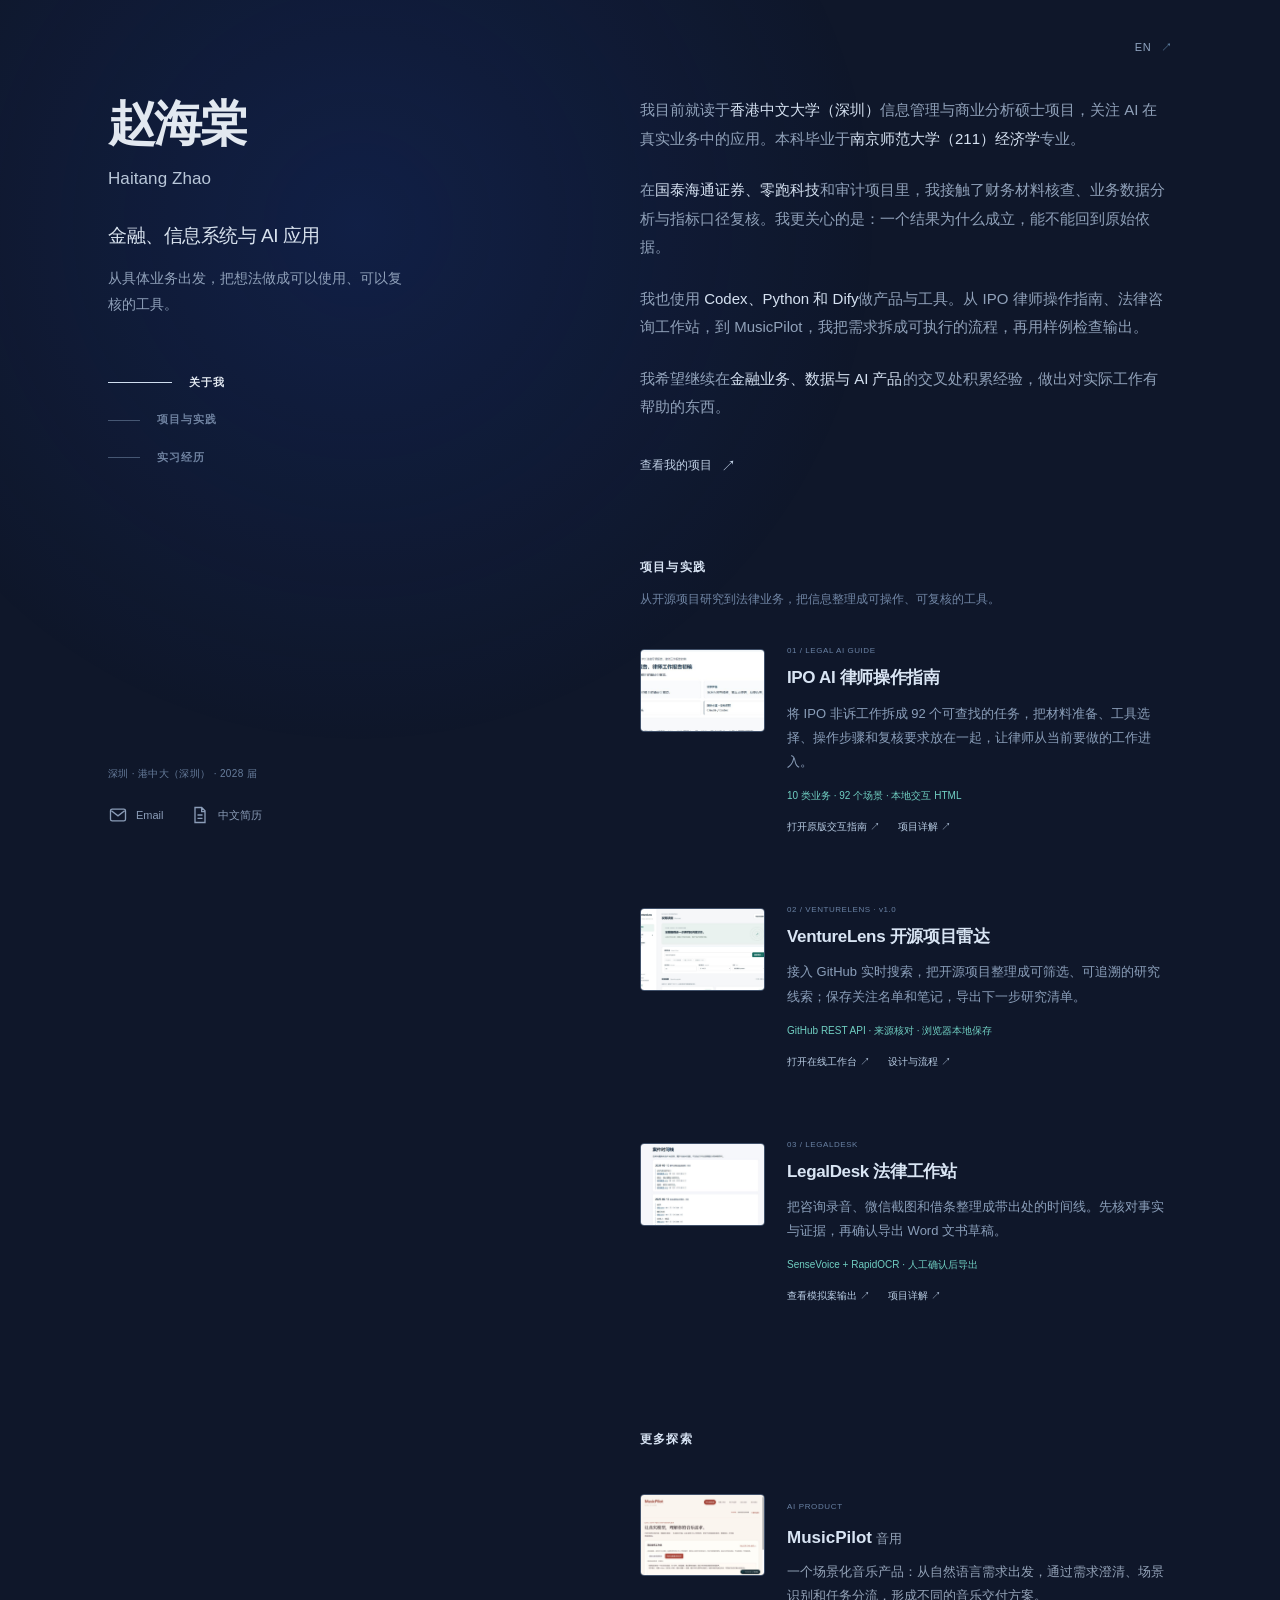
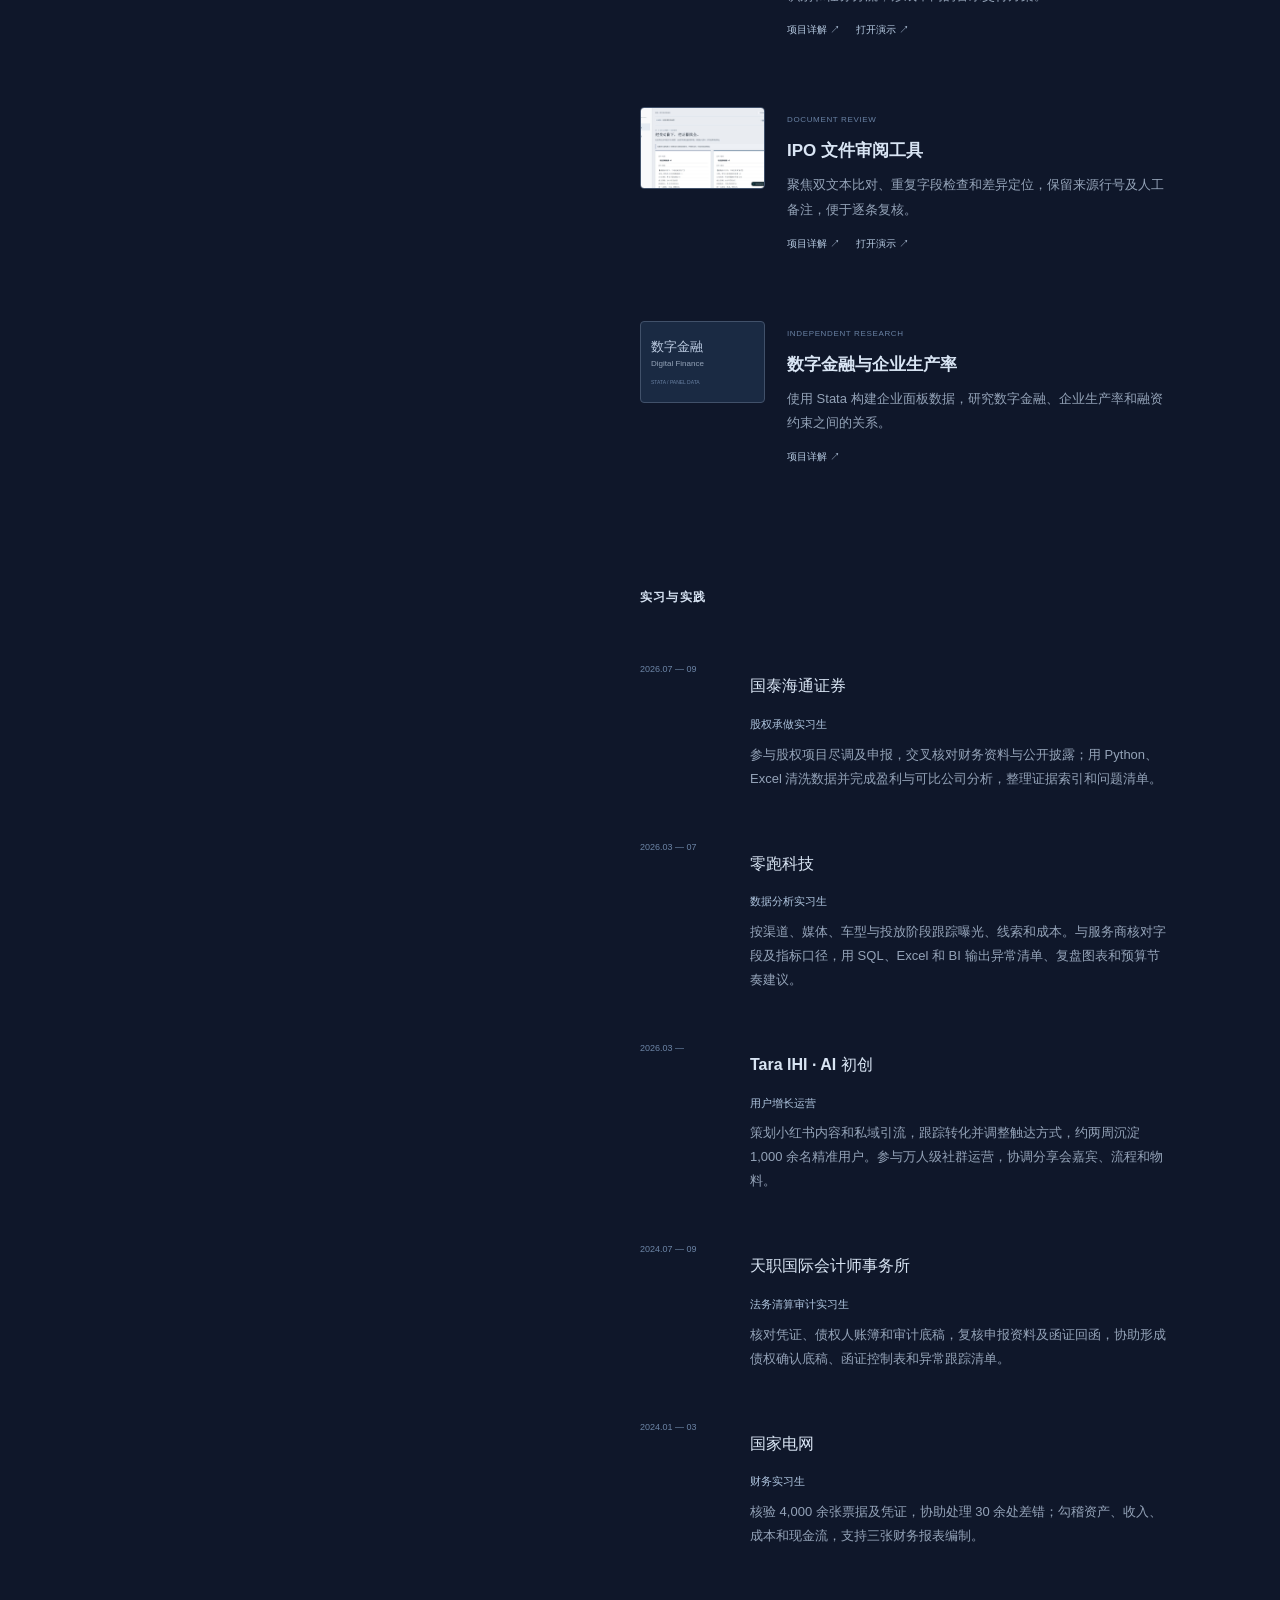
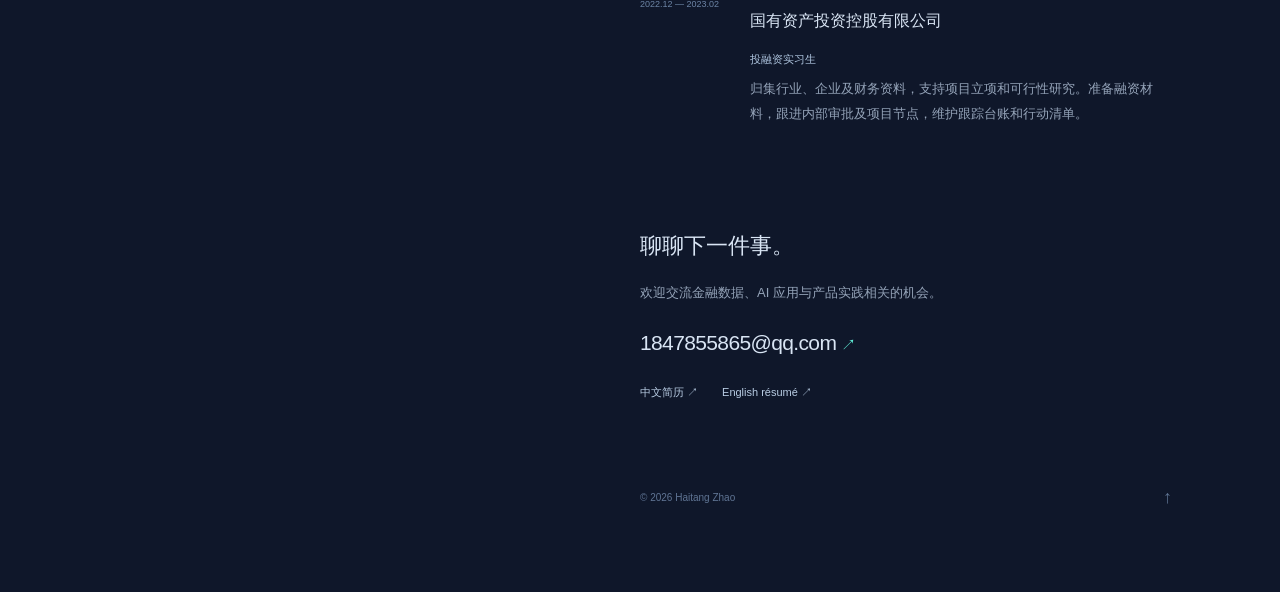
==== commit 71cbe3d1: "Move IPO AI guide to first project" ====
--- a/index.html
+++ b/index.html
@@ -1,8 +1,8 @@
 <!doctype html><html lang="zh-CN"><head><meta charset="utf-8"><meta name="viewport" content="width=device-width,initial-scale=1"><meta name="theme-color" content="#0f172a"><meta name="description" content="赵海棠：金融、信息系统与 AI 应用。项目与实践、实习经历和联系方式。"><title>赵海棠 Haitang Zhao — Finance × Systems × AI</title><link rel="stylesheet" href="style.css?v=20261106-vl2"></head><body><a class="skip" href="#about">跳至正文 / Skip to content</a><div class="spotlight" aria-hidden="true"></div><main class="first-screen" id="top"><header class="profile profile-rail"><div class="profile-top"><h1 data-i="fsname">赵海棠</h1><p class="english-name">Haitang Zhao</p><h2 data-i="fsrole">金融、信息系统与 AI 应用</h2><p class="lead" data-i="fslead">从具体业务出发，把想法做成可以使用、可以复核的工具。</p>
 <nav aria-label="Page sections"><a class="active" href="#about"><span></span><b data-i="fsnavAbout">关于我</b></a><a href="#work"><span></span><b data-i="fsnavWork">项目与实践</b></a><a href="#experience"><span></span><b data-i="fsnavExp">实习经历</b></a></nav></div>
 <div class="profile-bottom"><p class="location" data-i="fsschool">深圳 · 港中大（深圳） · 2028 届</p><div class="contact-links"><a href="mailto:1847855865@qq.com" aria-label="Email Haitang Zhao"><svg viewBox="0 0 24 24" fill="none" stroke="currentColor" stroke-width="1.6" aria-hidden="true"><rect x="3" y="5" width="18" height="14" rx="2"/><path d="m4 7 8 6 8-6"/></svg><span>Email</span></a><a id="resume" href="resume-cn.pdf" target="_blank" rel="noopener"><svg viewBox="0 0 24 24" fill="none" stroke="currentColor" stroke-width="1.6" aria-hidden="true"><path d="M6 3h8l4 4v14H6zM14 3v5h4M9 12h6M9 16h6"/></svg><span data-i="fsresume">中文简历</span></a></div></div></header><div class="intro reading-column"><div class="language-row"><button id="language" aria-label="Switch to English">EN <span>↗</span></button></div><section class="intro-copy" id="about"><p data-i="fsp1">我目前就读于<strong>香港中文大学（深圳）</strong>信息管理与商业分析硕士项目，关注 AI 在真实业务中的应用。本科毕业于<strong>南京师范大学（211）经济学</strong>专业。</p><p data-i="fsp2">在<strong>国泰海通证券、零跑科技</strong>和审计项目里，我接触了财务材料核查、业务数据分析与指标口径复核。我更关心的是：一个结果为什么成立，能不能回到原始依据。</p><p data-i="fsp3">我也使用 <strong>Codex、Python 和 Dify</strong>做产品与工具。从 IPO 律师操作指南、法律咨询工作站，到 MusicPilot，我把需求拆成可执行的流程，再用样例检查输出。</p><p data-i="fsp4">我希望继续在<strong>金融业务、数据与 AI 产品</strong>的交叉处积累经验，做出对实际工作有帮助的东西。</p><a class="work-link" href="#work"><span data-i="fsworkLink">查看我的项目</span><b>↗</b></a></section><section class="wrap work-section" id="work"><div class="section-heading"><h2 data-i="workHeading">项目与实践</h2><p data-i="workIntro">从开源项目研究到法律业务，把信息整理成可操作、可复核的工具。</p></div>
-<article class="feature" id="venturelens"><div class="feature-copy"><span class="project-index">01 / VENTURELENS · v1.0</span><h3 data-i="ventureTitle">VentureLens 开源项目雷达</h3><p data-i="ventureSummary">接入 GitHub 实时搜索，把开源项目整理成可筛选、可追溯的研究线索；保存关注名单和笔记，导出下一步研究清单。</p><p class="project-note" data-i="ventureNote">GitHub REST API · 来源核对 · 浏览器本地保存</p><div class="project-links"><a href="venturelens/" target="_blank" rel="noopener" data-i="ventureOpen">打开在线工作台 ↗</a><a href="venturelens/#workflow" target="_blank" rel="noopener" data-i="ventureDesign">设计与流程 ↗</a></div></div><a href="venturelens/" target="_blank" rel="noopener" class="feature-media" aria-label="Open VentureLens"><img src="venturelens-preview.jpg" alt="VentureLens 实际界面：项目搜索、筛选和研究线索" width="1346" height="767"></a></article><article class="feature" id="guide"><div class="feature-copy"><span class="project-index">02 / LEGAL AI GUIDE</span><h3 data-i="guideTitle">IPO AI 律师操作指南</h3><p data-i="guideSummary">将 IPO 非诉工作拆成 92 个可查找的任务，把材料准备、工具选择、操作步骤和复核要求放在一起，让律师从当前要做的工作进入。</p><p class="project-note" data-i="guideNote">10 类业务 · 92 个场景 · 本地交互 HTML</p><div class="project-links"><a href="ipo-ai-lawyer-guide.html" target="_blank" rel="noopener" data-i="guideOpen">打开原版交互指南 ↗</a><button class="text-link" data-case="guide"><span data-i="readCase">项目详解</span> ↗</button></div></div><button class="feature-media guide-media" data-case="guide" aria-label="Read guide project"><div class="browser-chrome"><i></i><i></i><i></i><span>IPO AI LAWYER GUIDE</span></div><img src="guide-screen.png" alt="IPO 指南实际页面：任务目的、所需资料与推荐工具" width="930" height="370"><span class="screen-caption" data-i="guideScreenCaption">实际指南界面 · 中文原版</span><span class="media-arrow">↗</span></button></article>
+<article class="feature" id="guide"><div class="feature-copy"><span class="project-index">01 / LEGAL AI GUIDE</span><h3 data-i="guideTitle">IPO AI 律师操作指南</h3><p data-i="guideSummary">将 IPO 非诉工作拆成 92 个可查找的任务，把材料准备、工具选择、操作步骤和复核要求放在一起，让律师从当前要做的工作进入。</p><p class="project-note" data-i="guideNote">10 类业务 · 92 个场景 · 本地交互 HTML</p><div class="project-links"><a href="ipo-ai-lawyer-guide.html" target="_blank" rel="noopener" data-i="guideOpen">打开原版交互指南 ↗</a><button class="text-link" data-case="guide"><span data-i="readCase">项目详解</span> ↗</button></div></div><button class="feature-media guide-media" data-case="guide" aria-label="Read guide project"><div class="browser-chrome"><i></i><i></i><i></i><span>IPO AI LAWYER GUIDE</span></div><img src="guide-screen.png" alt="IPO 指南实际页面：任务目的、所需资料与推荐工具" width="930" height="370"><span class="screen-caption" data-i="guideScreenCaption">实际指南界面 · 中文原版</span><span class="media-arrow">↗</span></button></article><article class="feature" id="venturelens"><div class="feature-copy"><span class="project-index">02 / VENTURELENS · v1.0</span><h3 data-i="ventureTitle">VentureLens 开源项目雷达</h3><p data-i="ventureSummary">接入 GitHub 实时搜索，把开源项目整理成可筛选、可追溯的研究线索；保存关注名单和笔记，导出下一步研究清单。</p><p class="project-note" data-i="ventureNote">GitHub REST API · 来源核对 · 浏览器本地保存</p><div class="project-links"><a href="venturelens/" target="_blank" rel="noopener" data-i="ventureOpen">打开在线工作台 ↗</a><a href="venturelens/#workflow" target="_blank" rel="noopener" data-i="ventureDesign">设计与流程 ↗</a></div></div><a href="venturelens/" target="_blank" rel="noopener" class="feature-media" aria-label="Open VentureLens"><img src="venturelens-preview.jpg" alt="VentureLens 实际界面：项目搜索、筛选和研究线索" width="1346" height="767"></a></article>
 <article class="feature" id="desk"><div class="feature-copy"><span class="project-index">03 / LEGALDESK</span><h3 data-i="deskTitle">LegalDesk 法律工作站</h3><p data-i="deskSummary">把咨询录音、微信截图和借条整理成带出处的时间线。先核对事实与证据，再确认导出 Word 文书草稿。</p><p class="project-note" data-i="deskNote">SenseVoice + RapidOCR · 人工确认后导出</p><div class="project-links"><a href="desk-demo.html" target="_blank" rel="noopener" data-i="deskDemo">查看模拟案输出 ↗</a><button class="text-link" data-case="desk"><span data-i="readCase">项目详解</span> ↗</button></div></div><button class="feature-media desk-media" data-case="desk" aria-label="Read desk project"><div class="browser-chrome"><i></i><i></i><i></i><span>LEGALDESK / EVIDENCE TIMELINE</span></div><img src="desk-screen.png" alt="法律工作站实际输出：虚构借贷案时间线及证据原文位置" width="1050" height="650" loading="lazy"><span class="screen-caption" data-i="deskScreenCaption">实际输出 · 虚构民间借贷案</span><span class="media-arrow">↗</span></button></article></section><section class="wrap more-section" id="more"><h2 data-i="moreHeading">更多探索</h2><div class="more-list">
 <article class="small-project" id="music"><button class="small-preview" data-case="music" aria-label="Read music project"><img src="music.png" alt="MusicPilot 产品界面" loading="lazy"></button><div><span class="small-category">AI PRODUCT</span><h3>MusicPilot<span data-i="musicChinese"> 音用</span></h3><p data-i="musicCompact">一个场景化音乐产品：从自然语言需求出发，通过需求澄清、场景识别和任务分流，形成不同的音乐交付方案。</p><div class="small-links"><button data-case="music"><span data-i="readCase">项目详解</span> ↗</button><a href="https://dazzling-zabaione-7c2846.netlify.app/" target="_blank" rel="noopener" data-i="openDemo">打开演示 ↗</a></div></div></article>
 <article class="small-project" id="legal"><button class="small-preview" data-case="legal" aria-label="Read legal project"><img src="legal.png" alt="IPO 文件审阅工具界面" loading="lazy"></button><div><span class="small-category">DOCUMENT REVIEW</span><h3 data-i="legalTitle">IPO 文件审阅工具</h3><p data-i="legalCompact">聚焦双文本比对、重复字段检查和差异定位，保留来源行号及人工备注，便于逐条复核。</p><div class="small-links"><button data-case="legal"><span data-i="readCase">项目详解</span> ↗</button><a href="https://calm-bombolone-4adf51.netlify.app/" target="_blank" rel="noopener" data-i="openDemo">打开演示 ↗</a></div></div></article>
-<article class="small-project" id="research"><button class="small-preview research-cover" data-case="research" aria-label="Read research project"><span>数字金融</span><b>Digital Finance</b><small>STATA / PANEL DATA</small></button><div><span class="small-category">INDEPENDENT RESEARCH</span><h3 data-i="researchTitle">数字金融与企业生产率</h3><p data-i="researchCompact">使用 Stata 构建企业面板数据，研究数字金融、企业生产率和融资约束之间的关系。</p><div class="small-links"><button data-case="research"><span data-i="readCase">项目详解</span> ↗</button></div></div></article></div></section><section class="wrap experience-section" id="experience"><div class="section-heading"><h2 data-i="expHeading">实习与实践</h2></div><div id="experience-list"></div></section><section class="wrap contact-section" id="contact"><h2 data-i="contactHeading">聊聊下一件事。</h2><p data-i="contactText">欢迎交流金融数据、AI 应用与产品实践相关的机会。</p><a class="contact-email" href="mailto:1847855865@qq.com">1847855865@qq.com <span>↗</span></a><div class="resume-links"><a href="resume-cn.pdf" target="_blank" rel="noopener">中文简历 ↗</a><a href="resume-en.pdf" target="_blank" rel="noopener">English résumé ↗</a></div></section><footer><span>© 2026 Haitang Zhao</span><a href="#top">↑</a></footer></div></main><dialog id="case-dialog" aria-labelledby="case-title"><div class="dialog-toolbar"><span>PROJECT NOTES</span><button id="close-dialog" aria-label="Close project details">✕</button></div><div id="case-content"></div></dialog><script src="app.js?v=20261106-vl2"></script></body></html>+<article class="small-project" id="research"><button class="small-preview research-cover" data-case="research" aria-label="Read research project"><span>数字金融</span><b>Digital Finance</b><small>STATA / PANEL DATA</small></button><div><span class="small-category">INDEPENDENT RESEARCH</span><h3 data-i="researchTitle">数字金融与企业生产率</h3><p data-i="researchCompact">使用 Stata 构建企业面板数据，研究数字金融、企业生产率和融资约束之间的关系。</p><div class="small-links"><button data-case="research"><span data-i="readCase">项目详解</span> ↗</button></div></div></article></div></section><section class="wrap experience-section" id="experience"><div class="section-heading"><h2 data-i="expHeading">实习与实践</h2></div><div id="experience-list"></div></section><section class="wrap contact-section" id="contact"><h2 data-i="contactHeading">聊聊下一件事。</h2><p data-i="contactText">欢迎交流金融数据、AI 应用与产品实践相关的机会。</p><a class="contact-email" href="mailto:1847855865@qq.com">1847855865@qq.com <span>↗</span></a><div class="resume-links"><a href="resume-cn.pdf" target="_blank" rel="noopener">中文简历 ↗</a><a href="resume-en.pdf" target="_blank" rel="noopener">English résumé ↗</a></div></section><footer><span>© 2026 Haitang Zhao</span><a href="#top">↑</a></footer></div></main><dialog id="case-dialog" aria-labelledby="case-title"><div class="dialog-toolbar"><span>PROJECT NOTES</span><button id="close-dialog" aria-label="Close project details">✕</button></div><div id="case-content"></div></dialog><script src="app.js?v=20261106-vl2"></script></body></html>
